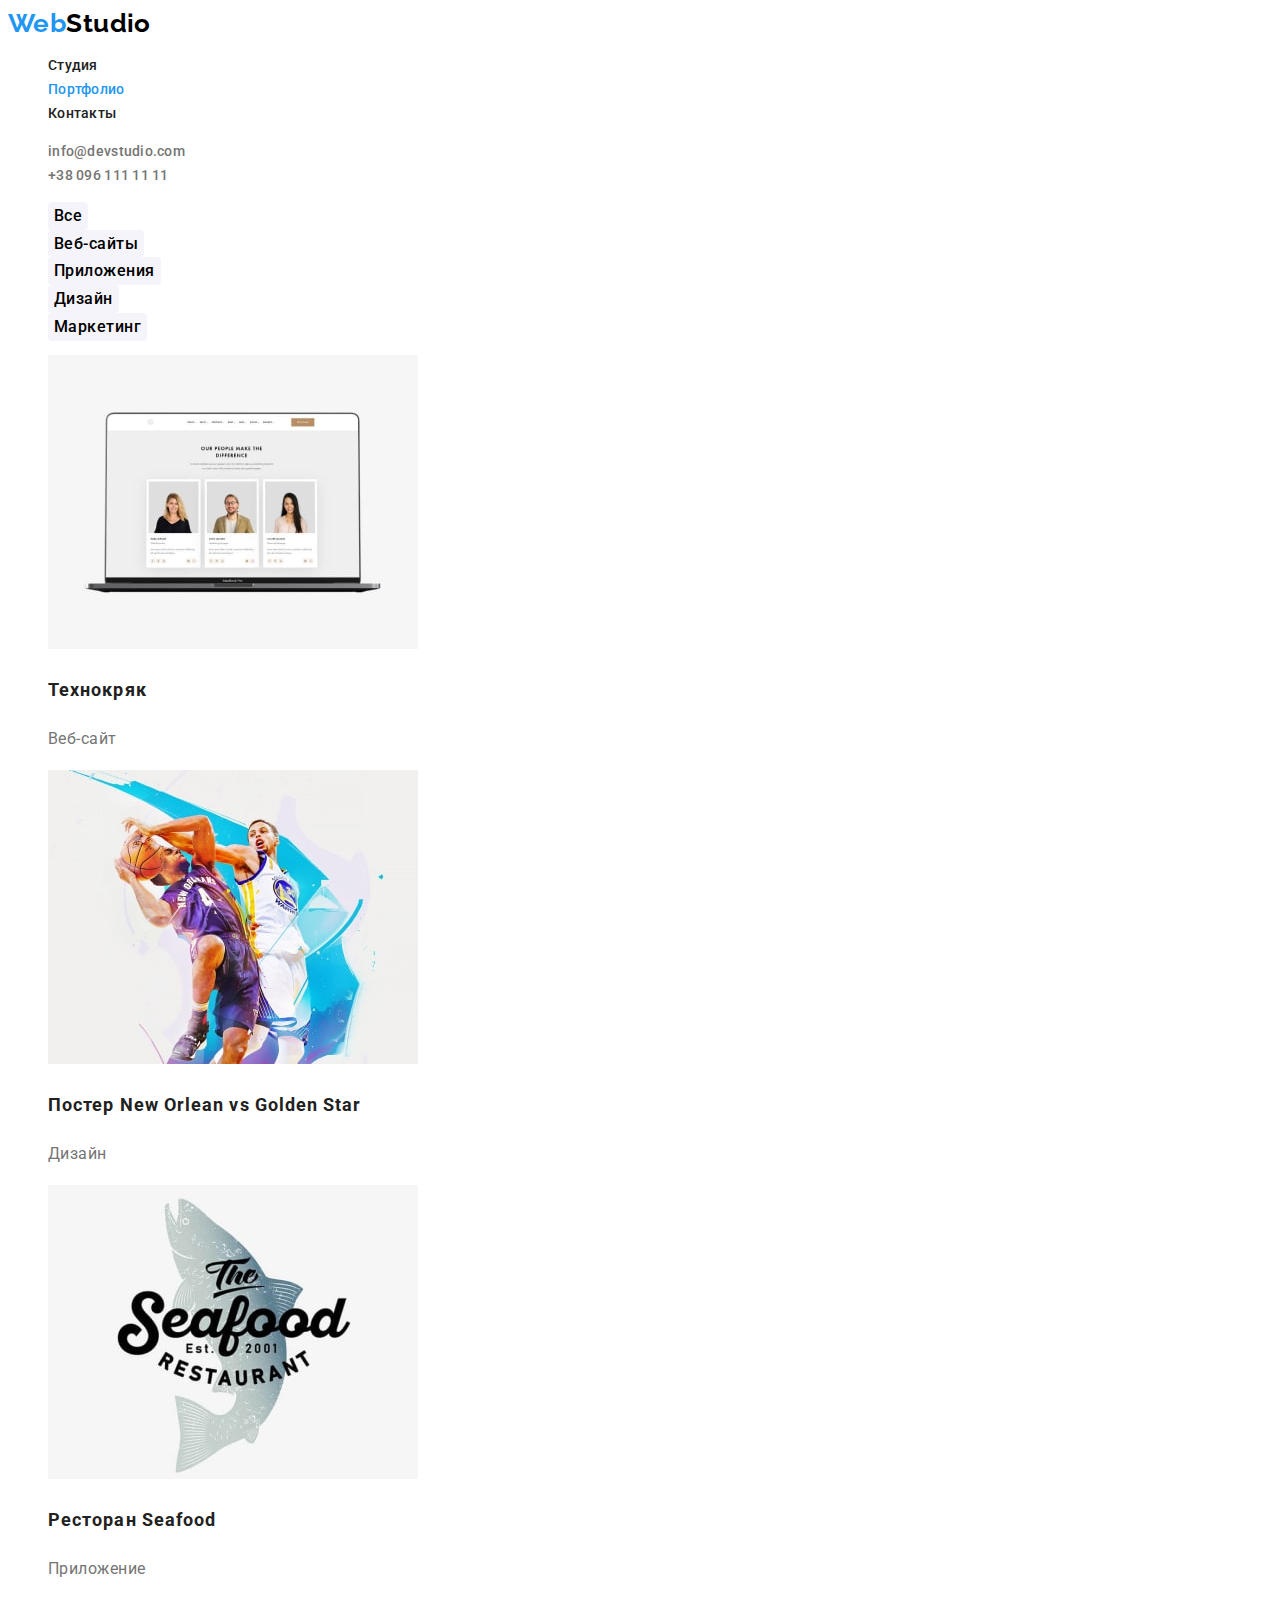
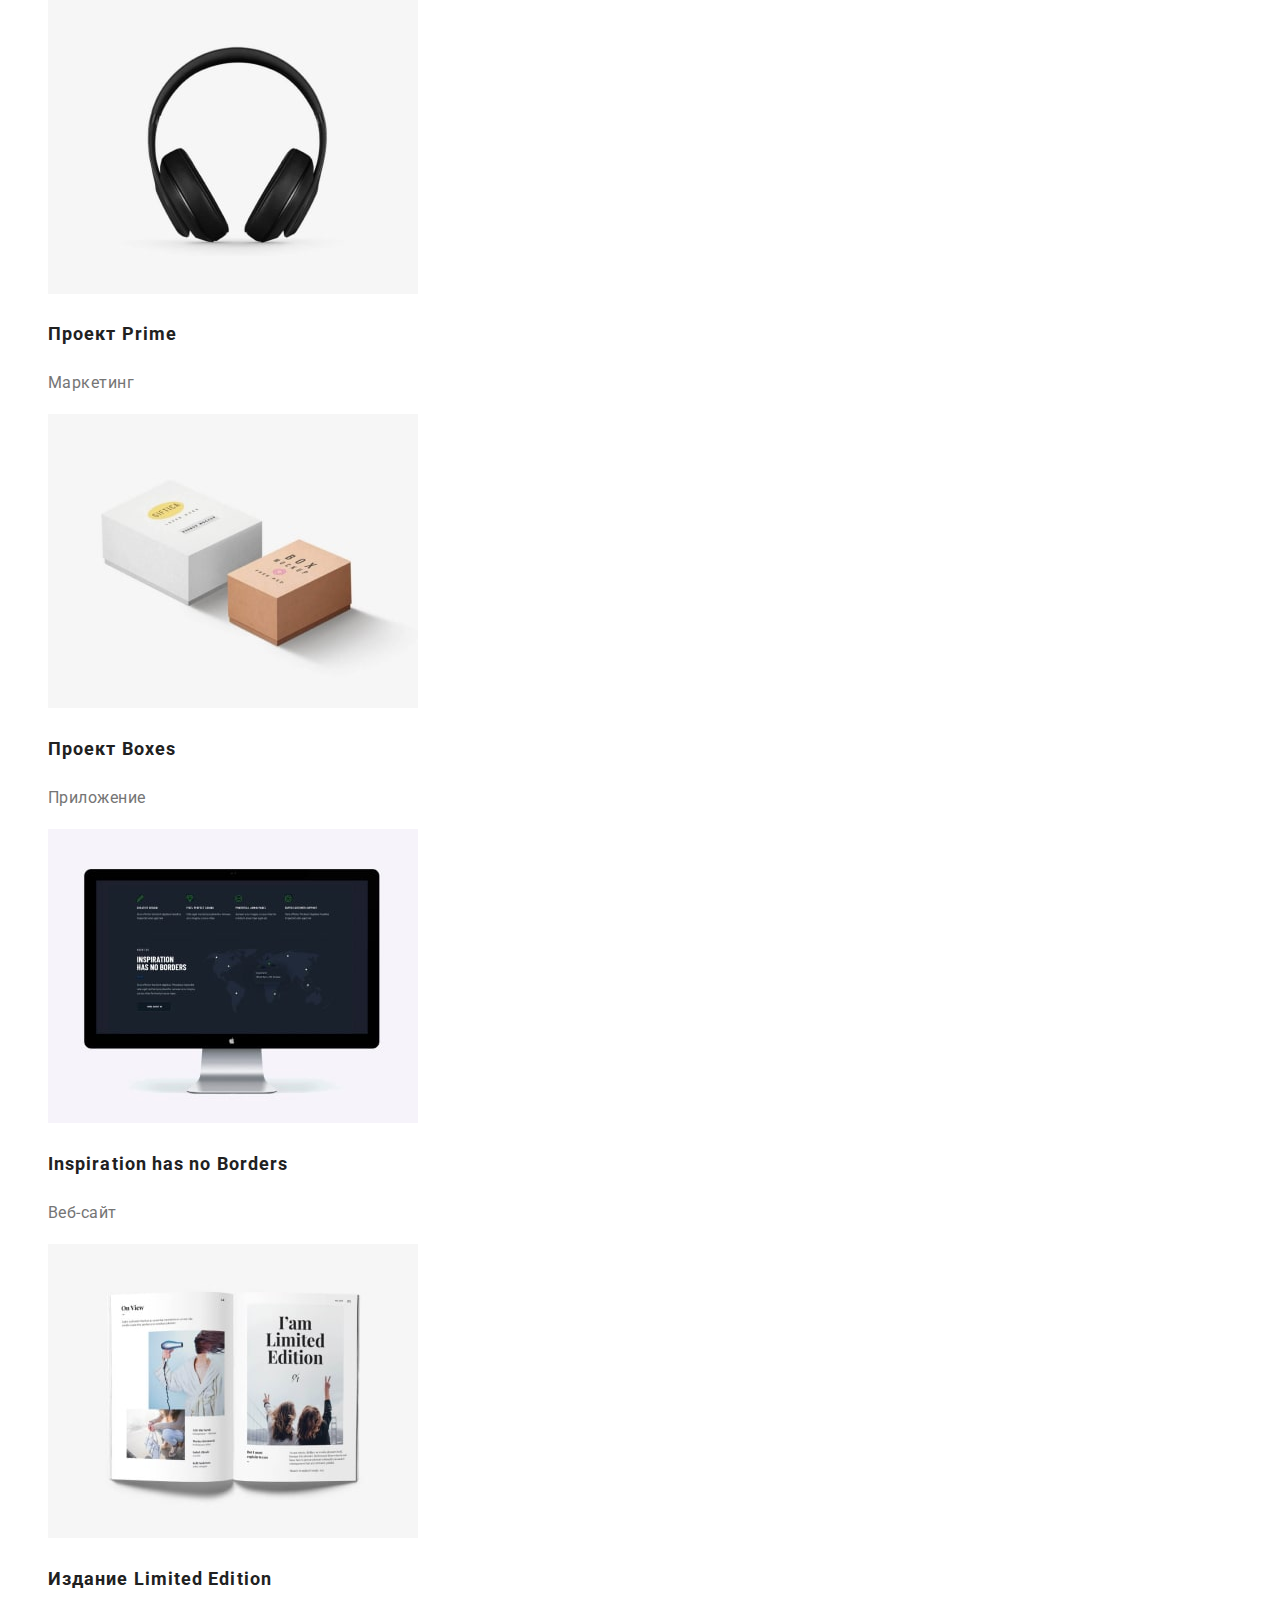
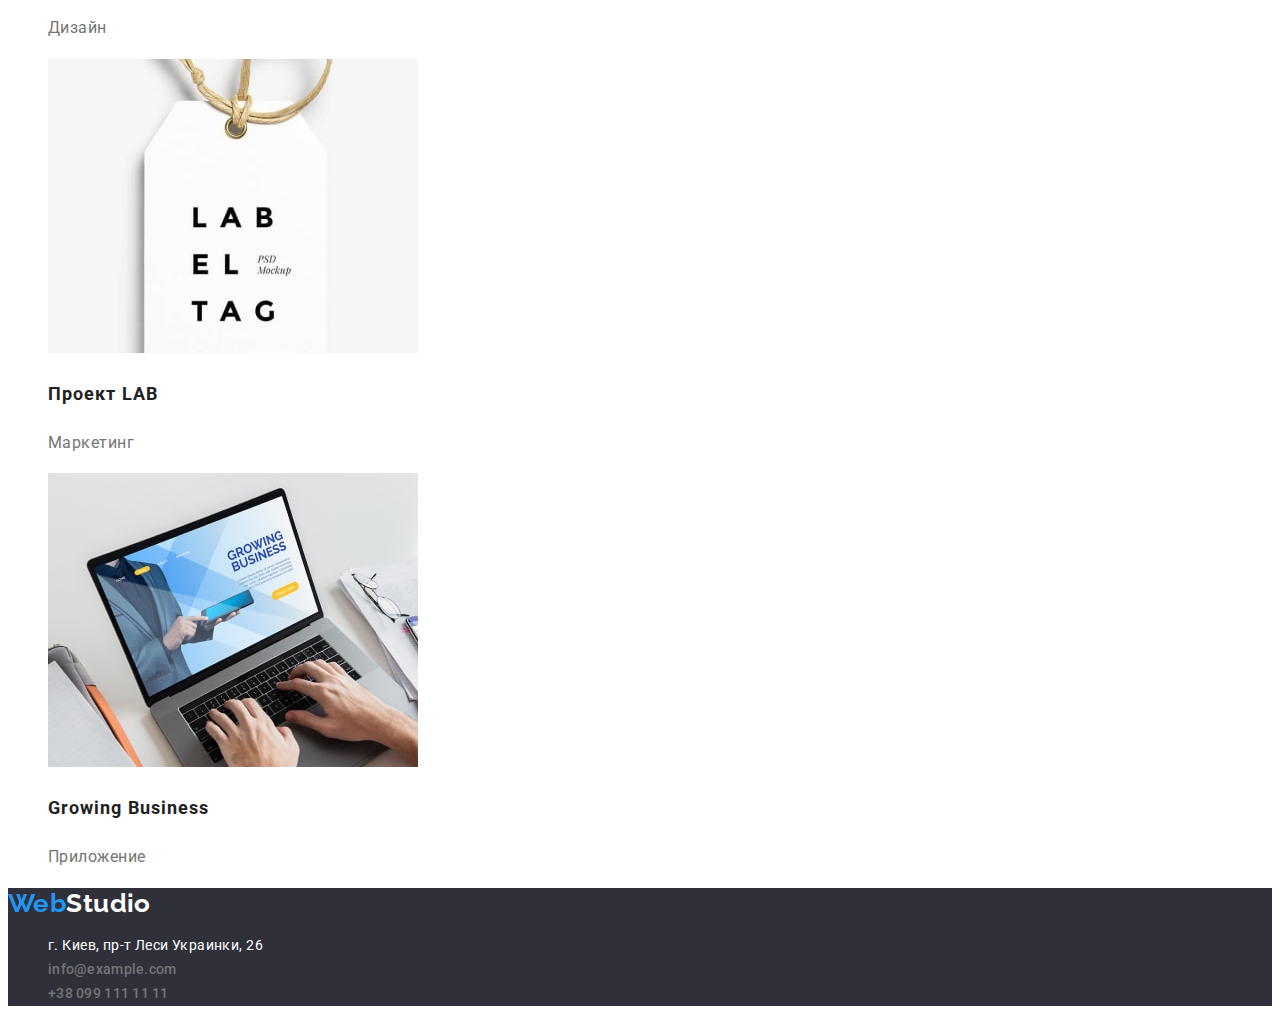
==== portfolio.html @ 19404e9b "создал, клонировал" ====
<!DOCTYPE html>
<html lang="ru">

<head>
    <meta charset="UTF-8">
    <meta name="viewport" content="width=device-width,initial-scale=1.0">
    <title>Порфолио</title>
    <link rel="preconnect" href="https://fonts.googleapis.com">
    <link rel="preconnect" href="https://fonts.gstatic.com" crossorigin>
    <link href="https://fonts.googleapis.com/css2?family=Raleway:wght@700&family=Roboto:wght@400;500;700;900&display=swap"
        rel="stylesheet">
    <link rel="stylesheet" href="./css/styles.css">
</head>

<body>
    <!-- Верхняя линия -->
    <header class="link">
        <nav>
            <a class="logo link" href="index.html" lang="en"> <span class="webstudio"> Web</span>Studio </a>
            <ul class="list">
                <li>
                    <a class="nav  link" href="index.html">Студия</a>
                </li>
                <li>
                    <a class="nav link current" href="./portfolio.html">Портфолио</a>
                </li>
                <li>
                    <a class="nav link" href="">Контакты</a>
                </li>
            </ul>
        </nav>
    
        <ul class="info list">
            <li>
                <a class="info-title link" href="mailto:info@devstudio.com">info@devstudio.com</a>
            </li>
            <li>
                <a class="info-title link" href="tel:+380961111111">+38 096 111 11 11</a>
            </li>
        </ul>
    
    </header>
<main>
    <!-- Портфолио -->
    <section>
        <h1 hidden>Проекты</h1>
        <!-- Фильтры -->
        <ul class="list filters">
            <li class=""><button class="filters-button" type="button">Все</button></li>
            <li class=""><button class="filters-button" type="button">Веб-сайты</button></li>
            <li class=""><button class="filters-button" type="button">Приложения</button></li>
            <li class=""><button class="filters-button" type="button">Дизайн</button></li>
            <li class=""><button class="filters-button" type="button">Маркетинг</button></li>
        </ul>
       
     <!-- Проекты -->

     <ul class="list project ">
         <li class="">
            <a class="link" href=""><img src="./images/project1.jpg" alt="Ноутбук" width="370" height="294"> 
            <h2 class="project-title">Технокряк</h2>
            <p class="project-text">Веб-сайт</p>
            </a>
         </li>
        <li class="">
            <a class="link" href=""><img src="./images/project2.jpg" alt="Два баскетболиста" width="370" height="294">
            <h2 class="project-title">Постер New Orlean vs Golden Star</h2>
            <p class="project-text">Дизайн</p>
            </a>
        </li>
        <li class="">
            <a class="link" href=""><img src="./images/project3.jpg" alt="Силуэт рыбы" width="370" height="294">
            <h2 class="project-title">Ресторан Seafood</h2>
            <p class="project-text">Приложение</p>
            </a>
        </li>
        <li class="">
            <a class="link" href=""><img src="./images/project4.jpg" alt="Наушники" width="370" height="294">
            <h2 class="project-title">Проект Prime</h2>
            <p class="project-text">Маркетинг</p>
            </a>
        </li>
        <li class="">
            <a class="link" href=""><img src="./images/project5.jpg" alt="Две коробки" width="370" height="294">
            <h2 class="project-title">Проект Boxes</h2>
            <p class="project-text">Приложение</p>
            </a>
        </li>
        <li class="">
            <a class="link" href=""><img src="./images/project6.jpg" alt="Ноутбук" width="370" height="294">
            <h2 class="project-title">Inspiration has no Borders</h2>
            <p class="project-text">Веб-сайт</p>
            </a>
        </li>
        <li class="">
            <a class="link" href=""><img src="./images/project7.jpg" alt="Розгорнутая книга" width="370" height="294">
            <h2 class="project-title">Издание Limited Edition</h2>
            <p class="project-text">Дизайн</p>
            </a>
        </li>
        <li class="">
            <a class="link" href=""><img src="./images/project8.jpg" alt="Лейба" width="370" height="294">
            <h2 class="project-title">Проект LAB</h2>
            <p class="project-text">Маркетинг</p>
            </a>
        </li>
        <li class="">
            <a class="link" href=""><img src="./images/project9.jpg" alt="Поиск сайта" width="370" height="294">
            <h2 class="project-title">Growing Business</h2>
            <p class="project-text">Приложение</p>
            </a>
        </li>
       
     </ul>
    </section>
</main>
    <!-- Футер -->
    <footer class="footer">
        <a class="logo link" href="index.html" lang="en"> <span class="webstudio">Web</span><span class="web">Studio</span>
        </a>
        <address class="">
            <ul class="list">
                <li class="">
                    <a class="link map" href="https://goo.gl/maps/CdvJLRiEL6Q8Smko8" target="_blank"
                        rel="noreferrer noopener">г. Киев, пр-т Леси Украинки, 26</a>
                </li>
                <li class="">
                    <a class="info-title link" href="mailto:info@example.com"> info@example.com </a>
                </li>
                <li class="">
                    <a class="info-title link" href="tel:+380991111111"> +38 099 111 11 11</a>
                </li>
            </ul>
        </address>
    </footer>
</body>

</html>
---- css/styles.css ----
:root {
  --primary-white-color: #ffffff;
  --hero-background: #2f303a;
  --title-text-color: #000000;
  --primary-text-color: #757575;
  --accent-color: #2196f3;
  --link-text-color: #212121;
  --hover-text-color: #188ce8;
  --filters-background: #f5f4fa;
}

body {
  font-family: Roboto, sans-serif;
  background: var(--primary-white-color);
  letter-spacing: 0.03em;
  font-size: 14px;
  line-height: 1.71;
}

.link {
  text-decoration: none;
}
.list {
  list-style: none;
}

/* Верхняя линия */
.logo {
  font-family: Raleway, sans-serif;
  font-weight: 700;
  font-size: 26px;
  line-height: 1.19;
  color: #000000;
}

.nav {
  font-weight: 500;
  font-size: 14px;
  line-height: 1.14;
  letter-spacing: 0.02em;
  color: var(--link-text-color);
}
.current {
  color: var(--accent-color);
}
.webstudio {
  color: var(--accent-color);
}
.nav:hover,
.nav:focus {
  color: var(--accent-color);
}
.info-title {
  font-style: normal;
  font-weight: 500;
  font-size: 14px;
  line-height: 1.14;
  letter-spacing: 0.02em;
  color: var(--primary-text-color);
}
.info-title:hover,
.info-title:focus {
  color: var(--accent-color);
}
/* Герои */
.hero {
  background-color: var(--hero-background);
}
.hero-title {
  font-weight: 900;
  font-size: 44px;
  line-height: 1.36;
  text-align: center;
  letter-spacing: 0.06em;
  text-transform: uppercase;
  color: var(--primary-white-color);
}
.button:hover {
  background: var(--hover-text-color);
  box-shadow: 0px 4px 4px rgba(0, 0, 0, 0.15);
  border-radius: 4px;
}
.button {
  font-family: inherit;
  font-weight: 700;
  font-size: 16px;
  line-height: 1.87;
  letter-spacing: 0.06em;
  color: #ffffff;
  background: var(--accent-color);
  box-shadow: 0px 4px 4px rgba(0, 0, 0, 0.15);
  border-radius: 4px;
  border: none;
  cursor: pointer;
}

/* Особенности */
.feature-title {
  font-weight: 700;
  font-size: 14px;
  line-height: 1.14;
  letter-spacing: 0.03em;
  text-transform: uppercase;
  color: var(--link-text-color);
}
.feature-text {
  font-size: 14px;
  line-height: 1.71;
  letter-spacing: 0.03em;
  color: var(--primary-text-color);
}
/*  Чем мы занимаемся  */
.works {
  font-weight: 700;
  font-size: 36px;
  line-height: 1.17;
  text-align: center;
  letter-spacing: 0.03em;
  color: var(--link-text-color);
}
/* Наша команда */
.sectio-team {
  background-color: var(--filters-background);
}
.team {
  font-weight: 700;
  font-size: 36px;
  line-height: 1.17;
  text-align: center;
  letter-spacing: 0.03em;
  color: var(--link-text-color);
}
.team-title {
  font-weight: 500;
  font-size: 16px;
  line-height: 1.19;
  text-align: center;
  letter-spacing: 0.03em;
  color: var(--link-text-color);
}
.team-text {
  font-size: 16px;
  line-height: 1.19;
  text-align: center;
  letter-spacing: 0.03em;
  color: var(--primary-text-color);
}
/* ---------------Футер ------------- */
.footer {
  background-color: var(--hero-background);
}
.web {
  color: var(--primary-white-color);
}
.map {
  font-style: normal;
  font-size: 14px;
  line-height: 1.71;
  letter-spacing: 0.03em;
  color: var(--primary-white-color);
}
.map:hover,
.map:focus {
  color: var(--accent-color);
}

/* ----------------------------Портфоли ------------------ */
.filters-button {
  font-family: inherit;
  font-weight: 500;
  font-size: 16px;
  line-height: 1.62;
  letter-spacing: 0.03em;
  background: var(--filters-background);
  border-radius: 4px;
  border: none;
  cursor: pointer;
}
.filters-button:hover,
.filters-button:focus {
  background: var(--accent-color);
  color: var(--primary-white-color);
  box-shadow: 0px 3px 1px rgba(0, 0, 0, 0.1), 0px 1px 2px rgba(0, 0, 0, 0.08),
    0px 2px 2px rgba(0, 0, 0, 0.12);
  border-radius: 4px;
}
.project-title {
  font-weight: 700;
  font-size: 18px;
  line-height: 2;
  letter-spacing: 0.06em;
  color: var(--link-text-color);
}

.project-text {
  font-size: 16px;
  line-height: 1.87;
  letter-spacing: 0.03em;
  color: var(--primary-text-color);
}
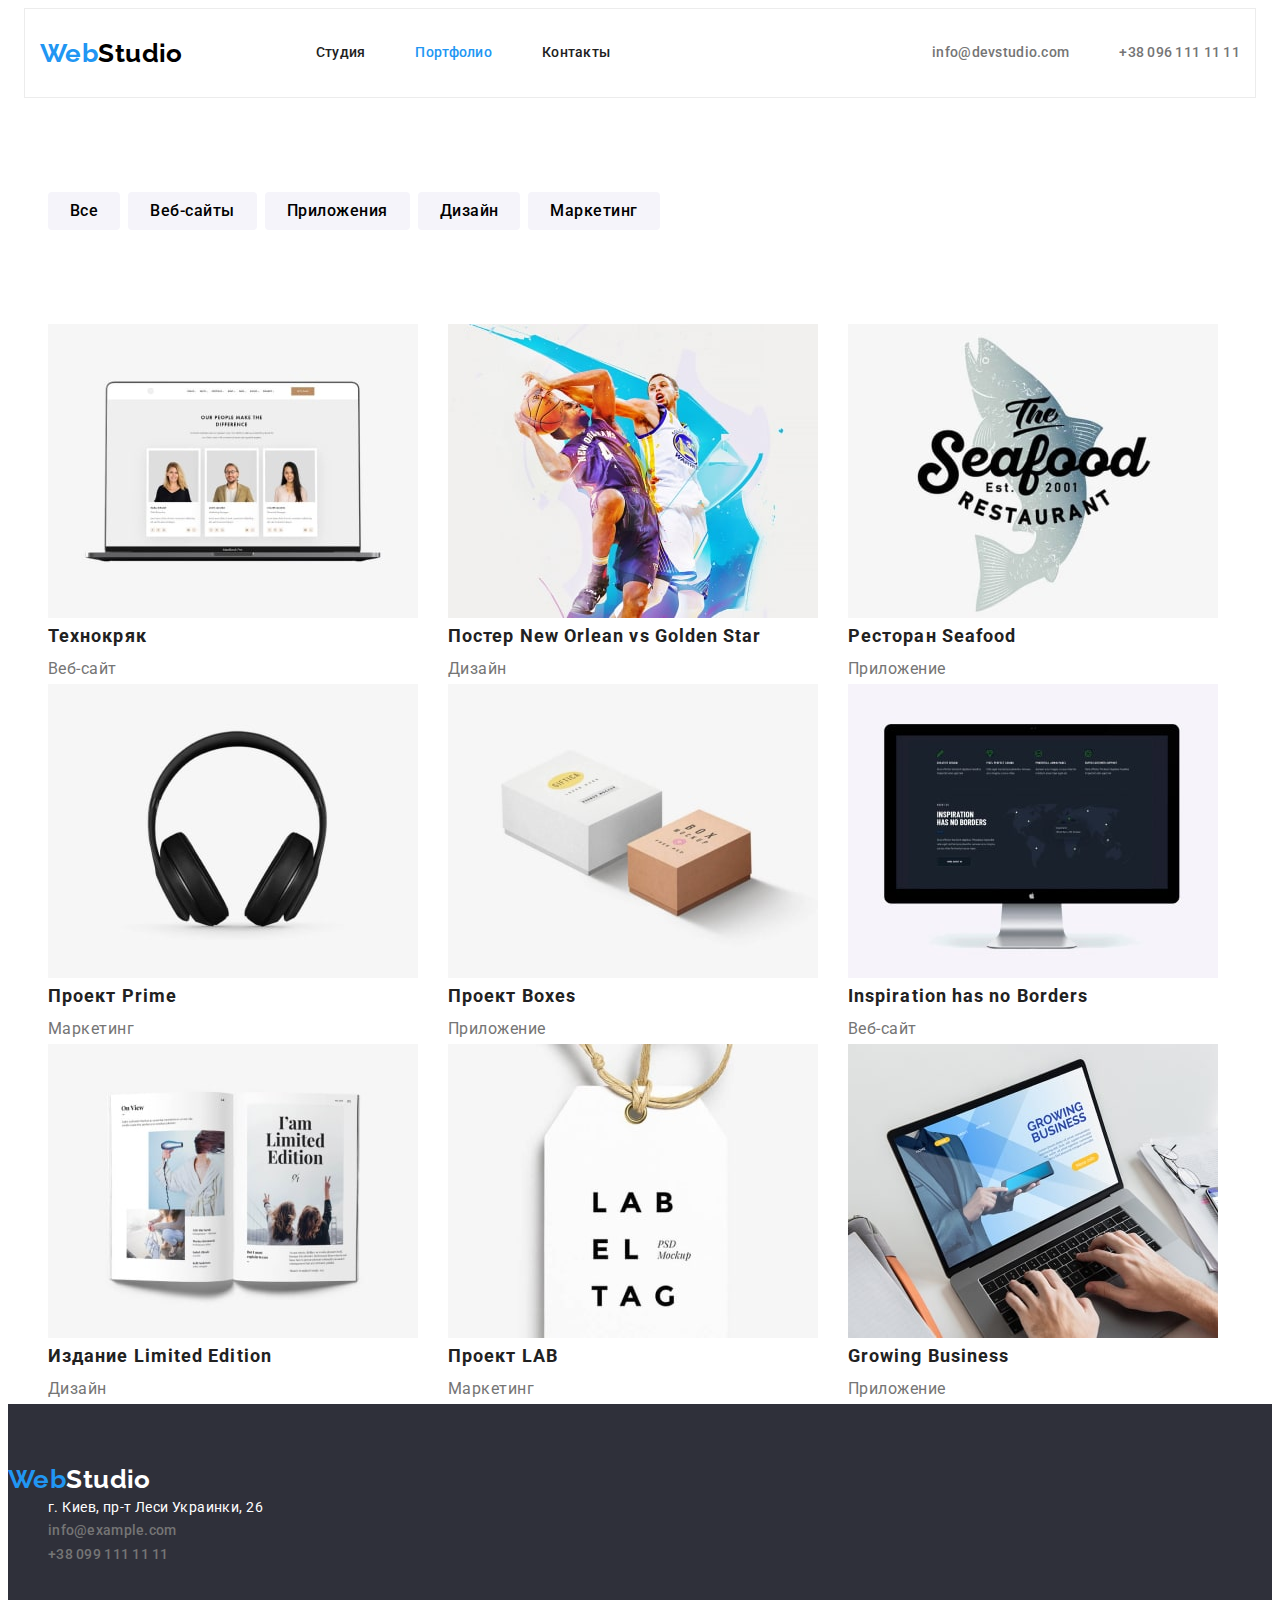
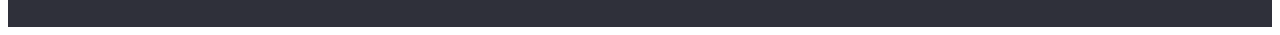
==== commit a208288b: "портфолио" ====
--- a/portfolio.html
+++ b/portfolio.html
@@ -9,109 +9,117 @@
     <link rel="preconnect" href="https://fonts.gstatic.com" crossorigin>
     <link href="https://fonts.googleapis.com/css2?family=Raleway:wght@700&family=Roboto:wght@400;500;700;900&display=swap"
         rel="stylesheet">
+        <link rel="stylesheet" href="https://cdnjs.cloudflare.com/ajax/libs/modern-normalize/1.1.0/modern-normalize.min.css"
+            integrity="sha512-wpPYUAdjBVSE4KJnH1VR1HeZfpl1ub8YT/NKx4PuQ5NmX2tKuGu6U/JRp5y+Y8XG2tV+wKQpNHVUX03MfMFn9Q=="
+            crossorigin="anonymous" referrerpolicy="no-referrer" />
     <link rel="stylesheet" href="./css/styles.css">
 </head>
 
 <body>
     <!-- Верхняя линия -->
     <header class="link">
-        <nav>
-            <a class="logo link" href="index.html" lang="en"> <span class="webstudio"> Web</span>Studio </a>
-            <ul class="list">
-                <li>
-                    <a class="nav  link" href="index.html">Студия</a>
-                </li>
-                <li>
-                    <a class="nav link current" href="./portfolio.html">Портфолио</a>
-                </li>
-                <li>
-                    <a class="nav link" href="">Контакты</a>
-                </li>
-            </ul>
-        </nav>
+        <div class="container header-container">
+            <nav class="header-nav">
+                <a class="logo link" href="index.html" lang="en"> <span class="webstudio"> Web</span>Studio </a>
+                <ul class="header-list list ">
+                    <li class="header-item">
+                        <a class="nav link " href="index.html">Студия</a>
+                    </li>
+                    <li class="header-item">
+                        <a class="nav link current" href="portfolio.html">Портфолио</a>
+                    </li>
+                    <li class="header-item">
+                        <a class="nav link" href="">Контакты</a>
+                    </li>
+                </ul>
+            </nav>
     
-        <ul class="info list">
-            <li>
-                <a class="info-title link" href="mailto:info@devstudio.com">info@devstudio.com</a>
-            </li>
-            <li>
-                <a class="info-title link" href="tel:+380961111111">+38 096 111 11 11</a>
-            </li>
-        </ul>
-    
+            <div class="header-contact">
+                <ul class="header-list list">
+                    <li class="header-item">
+                        <a class="info-title link" href="mailto:info@devstudio.com">info@devstudio.com</a>
+                    </li>
+                    <li class="header-item">
+                        <a class="info-title link" href="tel:+380961111111">+38 096 111 11 11</a>
+                    </li>
+                </ul>
+            </div>
+        </div>
     </header>
 <main>
     <!-- Портфолио -->
-    <section>
-        <h1 hidden>Проекты</h1>
-        <!-- Фильтры -->
-        <ul class="list filters">
-            <li class=""><button class="filters-button" type="button">Все</button></li>
-            <li class=""><button class="filters-button" type="button">Веб-сайты</button></li>
-            <li class=""><button class="filters-button" type="button">Приложения</button></li>
-            <li class=""><button class="filters-button" type="button">Дизайн</button></li>
-            <li class=""><button class="filters-button" type="button">Маркетинг</button></li>
+    <section class="portfolio">
+        <div class="containe">
+            <h1 hidden>Проекты</h1>
+            <!-- Фильтры -->
+            <ul class="list filters">
+                <li class="filters-item"><button class="filters-button" type="button">Все</button></li>
+                <li class="filters-item"><button class="filters-button" type="button">Веб-сайты</button></li>
+                <li class="filters-item"><button class="filters-button" type="button">Приложения</button></li>
+                <li class="filters-item"><button class="filters-button" type="button">Дизайн</button></li>
+                <li class="filters-item"><button class="filters-button" type="button">Маркетинг</button></li>
+            </ul>
+        </div>
+        <!-- Проекты -->
+        <div class="containe">
+        <ul class="list project">
+            <li class="project-item">
+                <a class="link" href=""><img src="./images/project1.jpg" alt="Ноутбук" width="370" height="294"> 
+                <h2 class="project-title">Технокряк</h2>
+                <p class="project-text">Веб-сайт</p>
+                </a>
+            </li>
+            <li class="project-item">
+                <a class="link" href=""><img src="./images/project2.jpg" alt="Два баскетболиста" width="370" height="294">
+                <h2 class="project-title">Постер New Orlean vs Golden Star</h2>
+                <p class="project-text">Дизайн</p>
+                </a>
+            </li>
+            <li class="project-item">
+                <a class="link" href=""><img src="./images/project3.jpg" alt="Силуэт рыбы" width="370" height="294">
+                <h2 class="project-title">Ресторан Seafood</h2>
+                <p class="project-text">Приложение</p>
+                </a>
+            </li>
+            <li class="project-item">
+                <a class="link" href=""><img src="./images/project4.jpg" alt="Наушники" width="370" height="294">
+                <h2 class="project-title">Проект Prime</h2>
+                <p class="project-text">Маркетинг</p>
+                </a>
+            </li>
+            <li class="project-item">
+                <a class="link" href=""><img src="./images/project5.jpg" alt="Две коробки" width="370" height="294">
+                <h2 class="project-title">Проект Boxes</h2>
+                <p class="project-text">Приложение</p>
+                </a>
+            </li>
+            <li class="project-item">
+                <a class="link" href=""><img src="./images/project6.jpg" alt="Ноутбук" width="370" height="294">
+                <h2 class="project-title">Inspiration has no Borders</h2>
+                <p class="project-text">Веб-сайт</p>
+                </a>
+            </li>
+            <li class="project-item">
+                <a class="link" href=""><img src="./images/project7.jpg" alt="Розгорнутая книга" width="370" height="294">
+                <h2 class="project-title">Издание Limited Edition</h2>
+                <p class="project-text">Дизайн</p>
+                </a>
+            </li>
+            <li class="project-item">
+                <a class="link" href=""><img src="./images/project8.jpg" alt="Лейба" width="370" height="294">
+                <h2 class="project-title">Проект LAB</h2>
+                <p class="project-text">Маркетинг</p>
+                </a>
+            </li>
+            <li class="project-item">
+                <a class="link" href=""><img src="./images/project9.jpg" alt="Поиск сайта" width="370" height="294">
+                <h2 class="project-title">Growing Business</h2>
+                <p class="project-text">Приложение</p>
+                </a>
+            </li>
+        
         </ul>
-       
-     <!-- Проекты -->
-
-     <ul class="list project ">
-         <li class="">
-            <a class="link" href=""><img src="./images/project1.jpg" alt="Ноутбук" width="370" height="294"> 
-            <h2 class="project-title">Технокряк</h2>
-            <p class="project-text">Веб-сайт</p>
-            </a>
-         </li>
-        <li class="">
-            <a class="link" href=""><img src="./images/project2.jpg" alt="Два баскетболиста" width="370" height="294">
-            <h2 class="project-title">Постер New Orlean vs Golden Star</h2>
-            <p class="project-text">Дизайн</p>
-            </a>
-        </li>
-        <li class="">
-            <a class="link" href=""><img src="./images/project3.jpg" alt="Силуэт рыбы" width="370" height="294">
-            <h2 class="project-title">Ресторан Seafood</h2>
-            <p class="project-text">Приложение</p>
-            </a>
-        </li>
-        <li class="">
-            <a class="link" href=""><img src="./images/project4.jpg" alt="Наушники" width="370" height="294">
-            <h2 class="project-title">Проект Prime</h2>
-            <p class="project-text">Маркетинг</p>
-            </a>
-        </li>
-        <li class="">
-            <a class="link" href=""><img src="./images/project5.jpg" alt="Две коробки" width="370" height="294">
-            <h2 class="project-title">Проект Boxes</h2>
-            <p class="project-text">Приложение</p>
-            </a>
-        </li>
-        <li class="">
-            <a class="link" href=""><img src="./images/project6.jpg" alt="Ноутбук" width="370" height="294">
-            <h2 class="project-title">Inspiration has no Borders</h2>
-            <p class="project-text">Веб-сайт</p>
-            </a>
-        </li>
-        <li class="">
-            <a class="link" href=""><img src="./images/project7.jpg" alt="Розгорнутая книга" width="370" height="294">
-            <h2 class="project-title">Издание Limited Edition</h2>
-            <p class="project-text">Дизайн</p>
-            </a>
-        </li>
-        <li class="">
-            <a class="link" href=""><img src="./images/project8.jpg" alt="Лейба" width="370" height="294">
-            <h2 class="project-title">Проект LAB</h2>
-            <p class="project-text">Маркетинг</p>
-            </a>
-        </li>
-        <li class="">
-            <a class="link" href=""><img src="./images/project9.jpg" alt="Поиск сайта" width="370" height="294">
-            <h2 class="project-title">Growing Business</h2>
-            <p class="project-text">Приложение</p>
-            </a>
-        </li>
-       
-     </ul>
+    </div>
     </section>
 </main>
     <!-- Футер -->
--- a/css/styles.css
+++ b/css/styles.css
@@ -9,6 +9,24 @@
   --filters-background: #f5f4fa;
 }
 
+p,
+h1,
+h2,
+h3,
+h4,
+h5,
+h6 {
+  margin: 0;
+}
+ul {
+  margin: 0;
+}
+img {
+  display: block;
+  max-width: 100%;
+  height: auto;
+}
+
 body {
   font-family: Roboto, sans-serif;
   background: var(--primary-white-color);
@@ -23,8 +41,25 @@
 .list {
   list-style: none;
 }
+.visually-hidden {
+  position: absolute;
+  width: 1px;
+  height: 1px;
+  margin: -1px;
+  padding: 0;
+  overflow: hidden;
+  border: 0;
+  clip: rect(0 0 0 0);
+}
+.container {
+  width: 1200px;
+  margin: auto;
+  padding-left: 15px;
+  padding-right: 15px;
+}
 
 /* Верхняя линия */
+
 .logo {
   font-family: Raleway, sans-serif;
   font-weight: 700;
@@ -39,6 +74,37 @@
   line-height: 1.14;
   letter-spacing: 0.02em;
   color: var(--link-text-color);
+}
+.header-container {
+  display: flex;
+  align-items: center;
+  border: 1px solid #ececec;
+}
+.header-nav {
+  display: flex;
+  align-items: center;
+}
+.header-list {
+  display: flex;
+}
+.header-item:not(:last-child) {
+  margin-right: 50px;
+}
+.header-item {
+  margin-top: 32px;
+  margin-bottom: 32px;
+}
+.nav {
+  padding-top: 32px;
+  padding-bottom: 32px;
+}
+.logo {
+  margin-right: 93px;
+}
+.header-contact {
+  display: flex;
+  align-items: center;
+  margin-left: auto;
 }
 .current {
   color: var(--accent-color);
@@ -74,7 +140,9 @@
   letter-spacing: 0.06em;
   text-transform: uppercase;
   color: var(--primary-white-color);
-}
+  outline: 1;
+}
+
 .button:hover {
   background: var(--hover-text-color);
   box-shadow: 0px 4px 4px rgba(0, 0, 0, 0.15);
@@ -86,6 +154,7 @@
   font-size: 16px;
   line-height: 1.87;
   letter-spacing: 0.06em;
+
   color: #ffffff;
   background: var(--accent-color);
   box-shadow: 0px 4px 4px rgba(0, 0, 0, 0.15);
@@ -93,6 +162,28 @@
   border: none;
   cursor: pointer;
 }
+.hero {
+  padding-top: 200px;
+  padding-bottom: 280px;
+}
+.hero-container {
+  display: block;
+}
+.hero-title {
+  align-items: center;
+  margin: auto;
+  width: 696px;
+  margin-bottom: 30px;
+}
+
+.hero-button {
+  display: block;
+  margin: auto;
+  padding-top: 10px;
+  padding-bottom: 10px;
+  padding-right: 32px;
+  padding-left: 32px;
+}
 
 /* Особенности */
 .feature-title {
@@ -109,6 +200,23 @@
   letter-spacing: 0.03em;
   color: var(--primary-text-color);
 }
+.feature {
+  padding-top: 94px;
+}
+.feature-items {
+  display: flex;
+}
+.feature-item:not(:last-child) {
+  margin-right: 30px;
+}
+
+.feature-item {
+  height: 75px;
+}
+.feature-title {
+  margin-bottom: 10px;
+}
+
 /*  Чем мы занимаемся  */
 .works {
   font-weight: 700;
@@ -117,6 +225,18 @@
   text-align: center;
   letter-spacing: 0.03em;
   color: var(--link-text-color);
+}
+.section-works {
+  padding-top: 94px;
+}
+.works {
+  margin-bottom: 50px;
+}
+.works-items {
+  display: flex;
+}
+.works-item:not(:last-child) {
+  margin-right: 30px;
 }
 /* Наша команда */
 .sectio-team {
@@ -145,6 +265,33 @@
   letter-spacing: 0.03em;
   color: var(--primary-text-color);
 }
+.sectio-team {
+  padding-top: 94px;
+  padding-bottom: 94px;
+}
+.team {
+  margin-bottom: 50px;
+}
+.items-team {
+  display: flex;
+}
+.item-team {
+  border-radius: 0px 0px 4px 4px;
+  box-shadow: 0px 1px 3px rgba(0, 0, 0, 0.12), 0px 1px 1px rgba(0, 0, 0, 0.14),
+    0px 2px 1px rgba(0, 0, 0, 0.2);
+}
+.item-team:not(:last-child) {
+  margin-right: 30px;
+}
+.container-team {
+  padding-top: 30px;
+  padding-bottom: 30px;
+
+  background-color: var(--primary-white-color);
+}
+.team-title {
+  margin-bottom: 10px;
+}
 /* ---------------Футер ------------- */
 .footer {
   background-color: var(--hero-background);
@@ -162,6 +309,20 @@
 .map:hover,
 .map:focus {
   color: var(--accent-color);
+}
+.footer {
+  padding-top: 60px;
+  padding-bottom: 60px;
+}
+.footer-container {
+  display: block;
+}
+.footer-logo {
+  margin-left: 35px;
+}
+.address-container {
+  margin-top: 20px;
+  padding-bottom: 9px;
 }
 
 /* ----------------------------Портфоли ------------------ */
@@ -171,10 +332,11 @@
   font-size: 16px;
   line-height: 1.62;
   letter-spacing: 0.03em;
+  border: none;
+  cursor: pointer;
+
   background: var(--filters-background);
   border-radius: 4px;
-  border: none;
-  cursor: pointer;
 }
 .filters-button:hover,
 .filters-button:focus {
@@ -184,6 +346,28 @@
     0px 2px 2px rgba(0, 0, 0, 0.12);
   border-radius: 4px;
 }
+.portfolio {
+}
+.filters {
+  display: flex;
+  padding-top: 94px;
+  padding-bottom: 94px;
+}
+.filters-item {
+  align-items: center;
+  margin-right: 8px;
+}
+.filters-button {
+  box-sizing: content-box;
+  display: flex;
+  align-items: center;
+  padding-top: 6px;
+  padding-bottom: 6px;
+  padding-right: 22px;
+  padding-left: 22px;
+}
+
+/* --------------------Проекты------------ */
 .project-title {
   font-weight: 700;
   font-size: 18px;
@@ -198,3 +382,10 @@
   letter-spacing: 0.03em;
   color: var(--primary-text-color);
 }
+.project {
+  display: flex;
+  flex-wrap: wrap;
+}
+.project-item {
+  margin-right: 30px;
+}
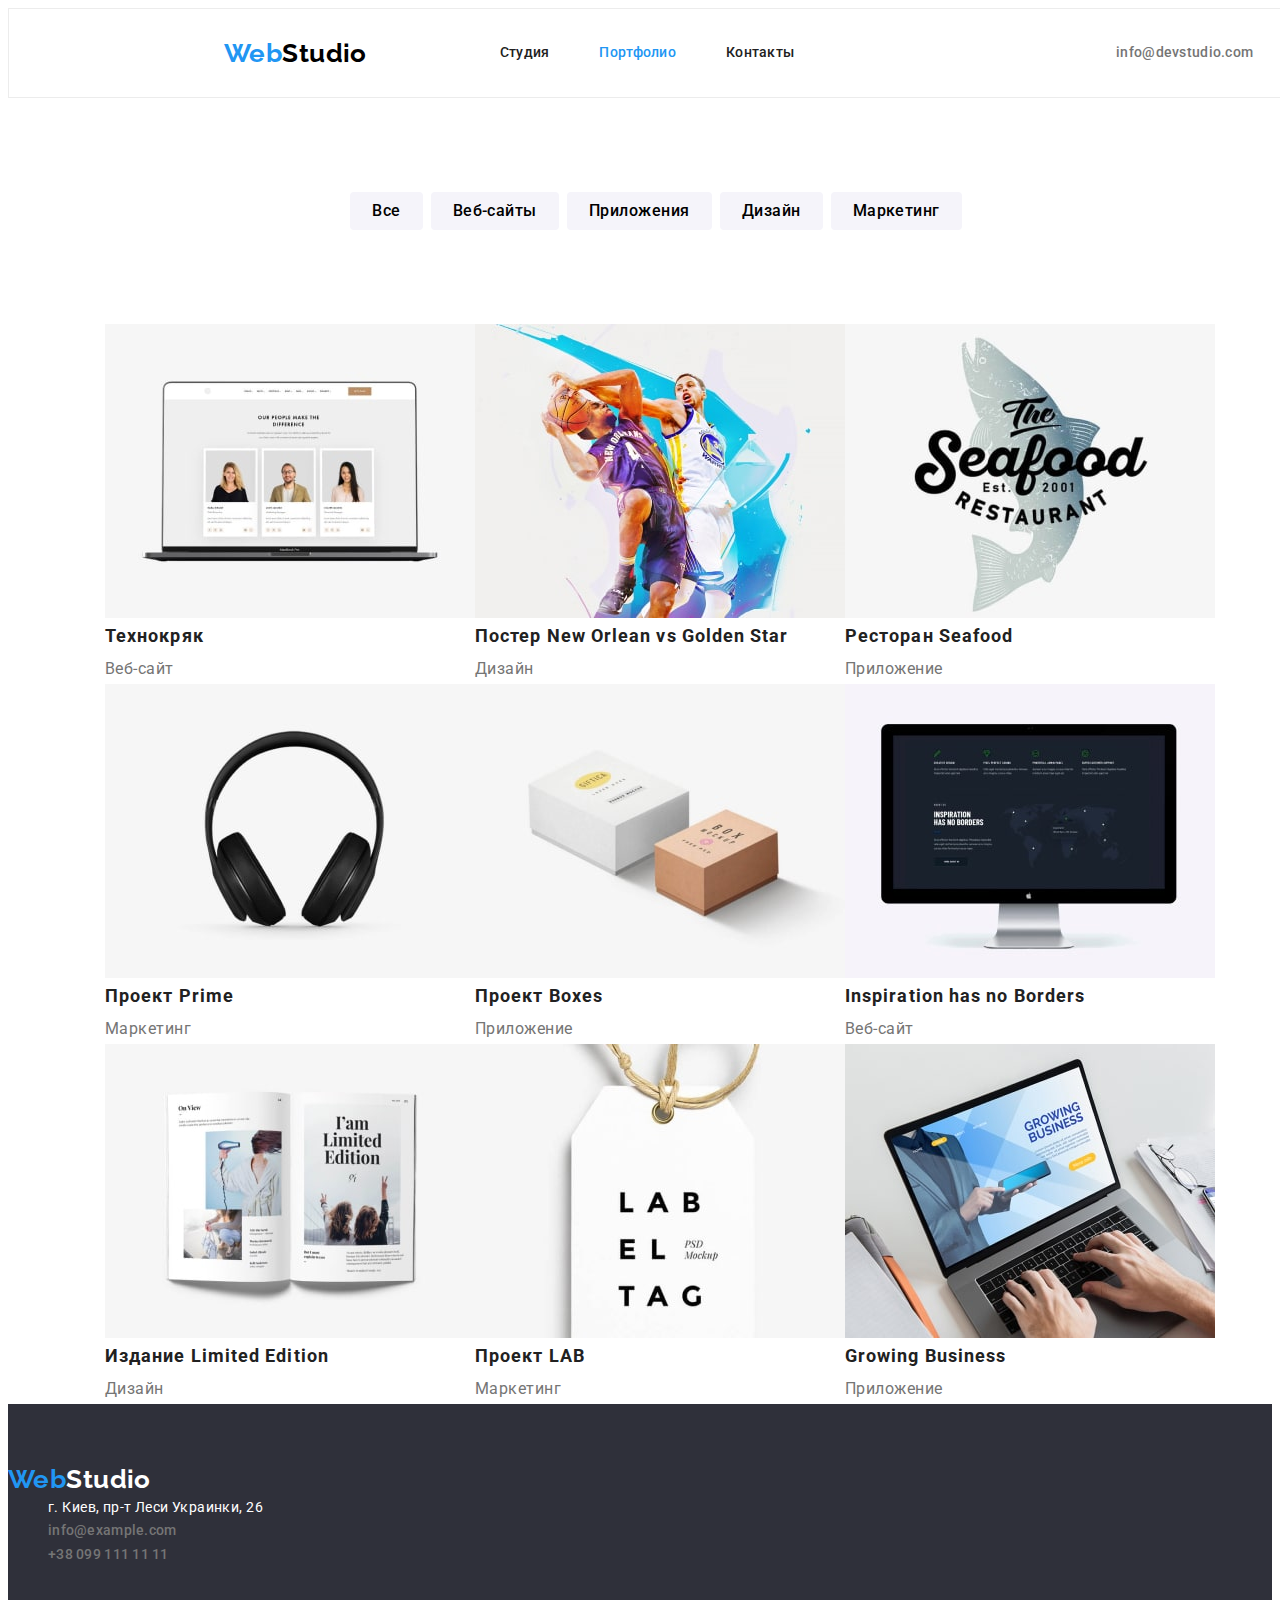
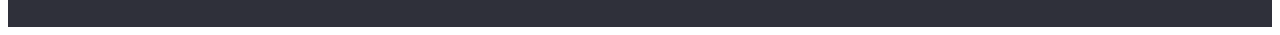
==== commit 8920fb26: "продолжаем портфолио" ====
--- a/portfolio.html
+++ b/portfolio.html
@@ -17,7 +17,7 @@
 
 <body>
     <!-- Верхняя линия -->
-    <header class="link">
+    <header class="link header-section">
         <div class="container header-container">
             <nav class="header-nav">
                 <a class="logo link" href="index.html" lang="en"> <span class="webstudio"> Web</span>Studio </a>
@@ -49,9 +49,10 @@
 <main>
     <!-- Портфолио -->
     <section class="portfolio">
-        <div class="containe">
+      <div class="containe">
             <h1 hidden>Проекты</h1>
             <!-- Фильтры -->
+            
             <ul class="list filters">
                 <li class="filters-item"><button class="filters-button" type="button">Все</button></li>
                 <li class="filters-item"><button class="filters-button" type="button">Веб-сайты</button></li>
@@ -59,9 +60,11 @@
                 <li class="filters-item"><button class="filters-button" type="button">Дизайн</button></li>
                 <li class="filters-item"><button class="filters-button" type="button">Маркетинг</button></li>
             </ul>
-        </div>
+            </div>
+            
+        
         <!-- Проекты -->
-        <div class="containe">
+        
         <ul class="list project">
             <li class="project-item">
                 <a class="link" href=""><img src="./images/project1.jpg" alt="Ноутбук" width="370" height="294"> 
@@ -70,7 +73,7 @@
                 </a>
             </li>
             <li class="project-item">
-                <a class="link" href=""><img src="./images/project2.jpg" alt="Два баскетболиста" width="370" height="294">
+                <a class="link project-link" href=""><img class="project-img" src="./images/project2.jpg" alt="Два баскетболиста" width="370" height="294">
                 <h2 class="project-title">Постер New Orlean vs Golden Star</h2>
                 <p class="project-text">Дизайн</p>
                 </a>
--- a/css/styles.css
+++ b/css/styles.css
@@ -24,7 +24,6 @@
 img {
   display: block;
   max-width: 100%;
-  height: auto;
 }
 
 body {
@@ -78,15 +77,22 @@
 .header-container {
   display: flex;
   align-items: center;
+  padding-left: 215px;
+  padding-right: 215px;
+
   border: 1px solid #ececec;
 }
 .header-nav {
   display: flex;
   align-items: center;
 }
+.logo {
+  padding-right: 93px;
+}
 .header-list {
   display: flex;
 }
+
 .header-item:not(:last-child) {
   margin-right: 50px;
 }
@@ -98,9 +104,10 @@
   padding-top: 32px;
   padding-bottom: 32px;
 }
-.logo {
-  margin-right: 93px;
-}
+/* .logo {
+  padding-right: 93px;
+  margin-left: 215px;
+} */
 .header-contact {
   display: flex;
   align-items: center;
@@ -346,20 +353,18 @@
     0px 2px 2px rgba(0, 0, 0, 0.12);
   border-radius: 4px;
 }
-.portfolio {
-}
+
 .filters {
   display: flex;
+  justify-content: center;
   padding-top: 94px;
   padding-bottom: 94px;
+  margin-left: auto;
 }
 .filters-item {
-  align-items: center;
   margin-right: 8px;
 }
 .filters-button {
-  box-sizing: content-box;
-  display: flex;
   align-items: center;
   padding-top: 6px;
   padding-bottom: 6px;
@@ -385,7 +390,20 @@
 .project {
   display: flex;
   flex-wrap: wrap;
-}
-.project-item {
-  margin-right: 30px;
-}
+  justify-content: center;
+  flex-basis: calc(100% / 3 - 30px);
+}
+/* .project-item {
+  margin-top: 15px;
+  margin-right: 15px;
+  margin-bottom: 15px;
+  margin-left: 15px;
+} */
+.project-link {
+  /* align-items: center;
+  justify-content: center; */
+}
+.project-img {
+  align-items: center;
+  justify-content: center;
+}
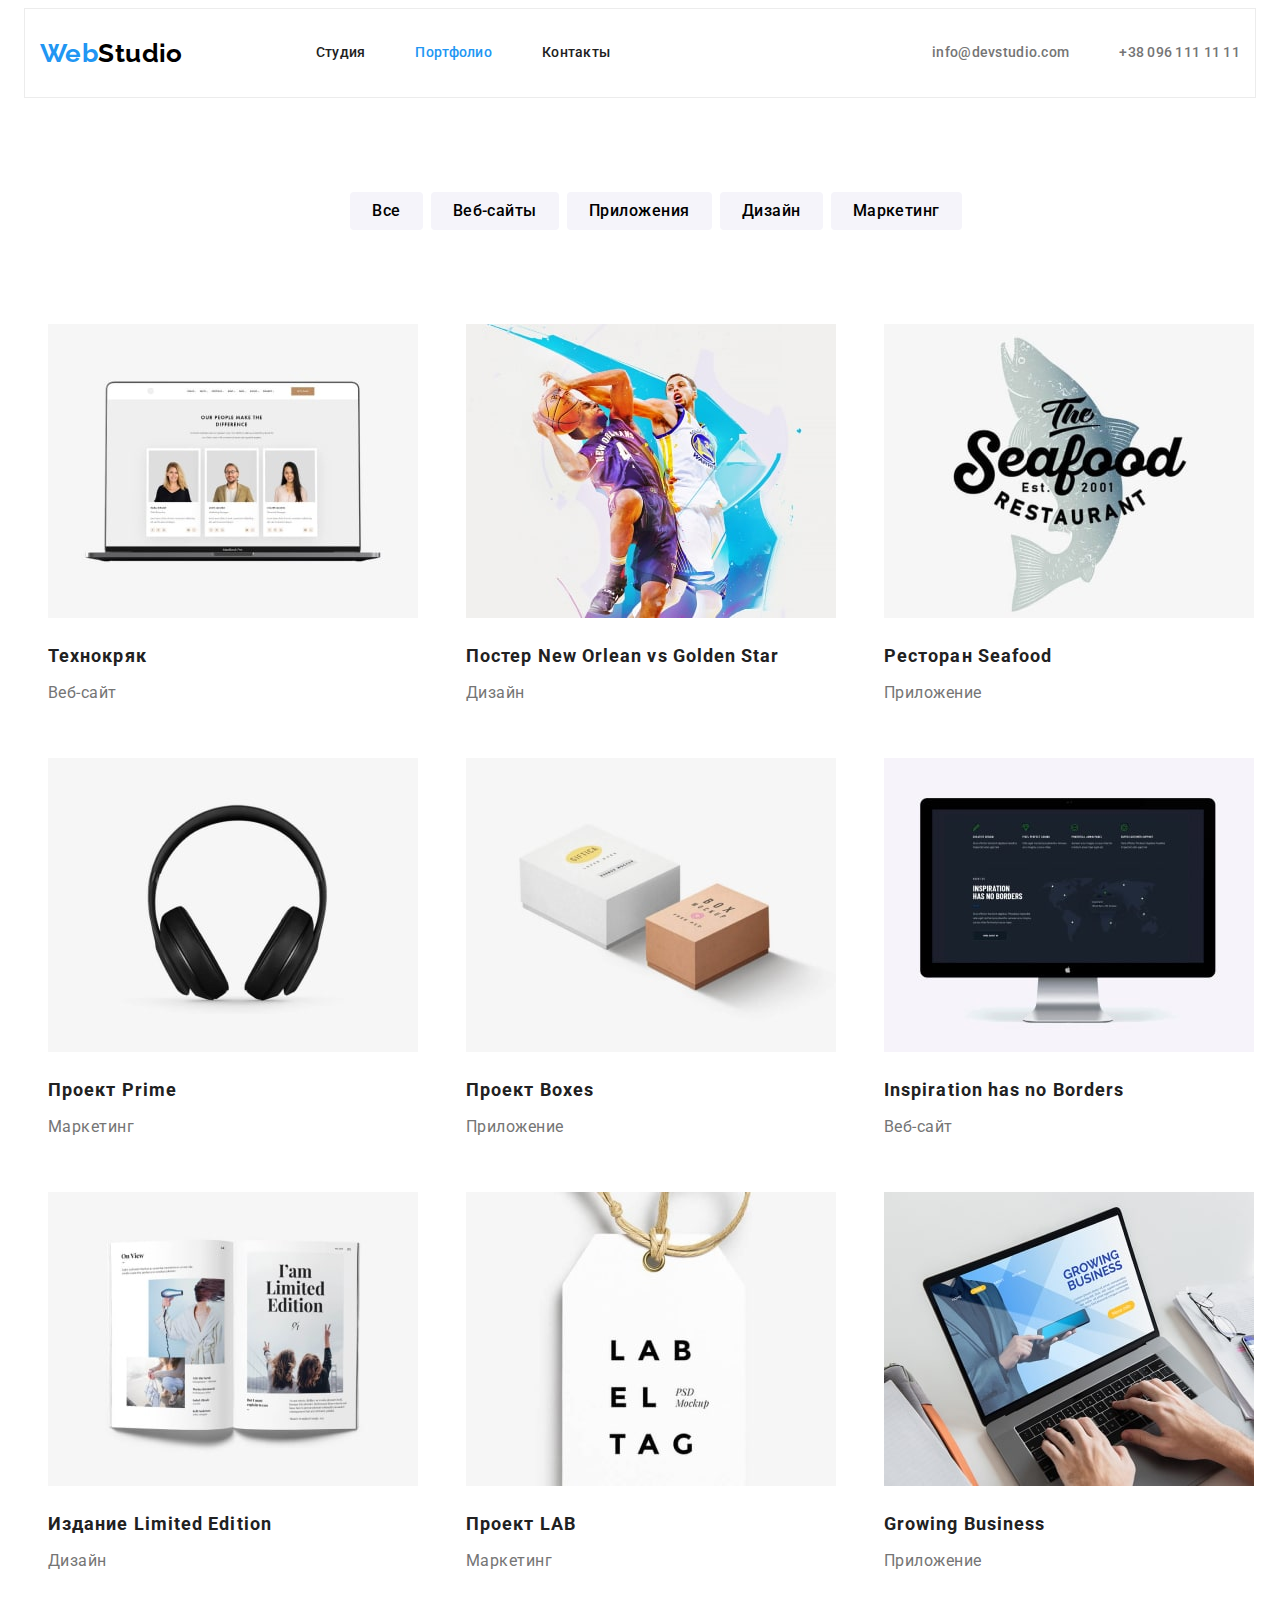
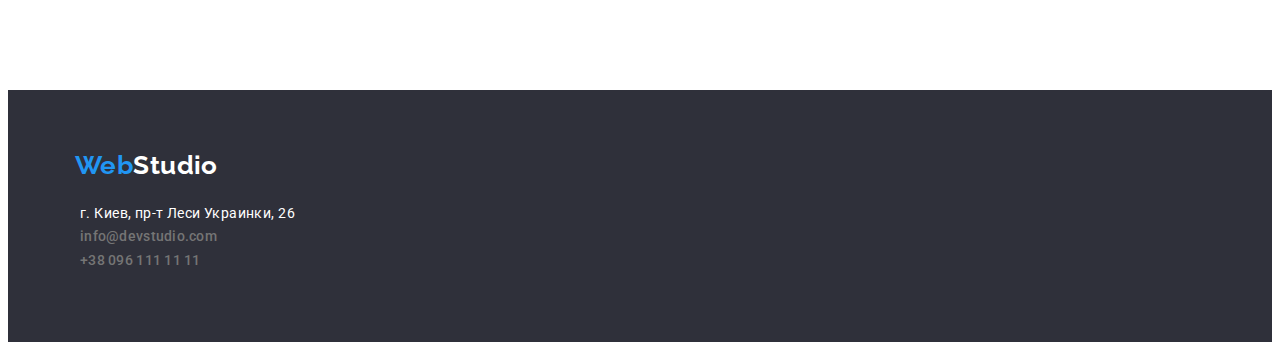
==== commit c1945fd5: "закончил 3 дз" ====
--- a/portfolio.html
+++ b/portfolio.html
@@ -48,11 +48,11 @@
     </header>
 <main>
     <!-- Портфолио -->
-    <section class="portfolio">
-      <div class="containe">
-            <h1 hidden>Проекты</h1>
+    <section class="">
+      <div class="containe portfolio">
+            <h1 class="visually-hidden">Проекты</h1>
             <!-- Фильтры -->
-            
+
             <ul class="list filters">
                 <li class="filters-item"><button class="filters-button" type="button">Все</button></li>
                 <li class="filters-item"><button class="filters-button" type="button">Веб-сайты</button></li>
@@ -68,57 +68,76 @@
         <ul class="list project">
             <li class="project-item">
                 <a class="link" href=""><img src="./images/project1.jpg" alt="Ноутбук" width="370" height="294"> 
-                <h2 class="project-title">Технокряк</h2>
-                <p class="project-text">Веб-сайт</p>
+                <div class="project-container">
+                    <h2 class="project-title">Технокряк</h2>
+                    <p class="project-text">Веб-сайт</p>
+                </div>
                 </a>
             </li>
             <li class="project-item">
                 <a class="link project-link" href=""><img class="project-img" src="./images/project2.jpg" alt="Два баскетболиста" width="370" height="294">
-                <h2 class="project-title">Постер New Orlean vs Golden Star</h2>
-                <p class="project-text">Дизайн</p>
+                <div class="project-container">
+                    <h2 class="project-title">Постер New Orlean vs Golden Star</h2>
+                    <p class="project-text">Дизайн</p>
+                </div>
                 </a>
             </li>
             <li class="project-item">
                 <a class="link" href=""><img src="./images/project3.jpg" alt="Силуэт рыбы" width="370" height="294">
-                <h2 class="project-title">Ресторан Seafood</h2>
-                <p class="project-text">Приложение</p>
+                <div class="project-container">
+                    <h2 class="project-title">Ресторан Seafood</h2>
+                    <p class="project-text">Приложение</p>
+                </div>
                 </a>
             </li>
             <li class="project-item">
                 <a class="link" href=""><img src="./images/project4.jpg" alt="Наушники" width="370" height="294">
-                <h2 class="project-title">Проект Prime</h2>
-                <p class="project-text">Маркетинг</p>
+                <div class="project-container">
+                    <h2 class="project-title">Проект Prime</h2>
+                    <p class="project-text">Маркетинг</p>
+                </div>
                 </a>
             </li>
             <li class="project-item">
                 <a class="link" href=""><img src="./images/project5.jpg" alt="Две коробки" width="370" height="294">
-                <h2 class="project-title">Проект Boxes</h2>
-                <p class="project-text">Приложение</p>
+                <div class="project-container">
+                    <h2 class="project-title">Проект Boxes</h2>
+                    <p class="project-text">Приложение</p>
+                </div>
                 </a>
             </li>
             <li class="project-item">
                 <a class="link" href=""><img src="./images/project6.jpg" alt="Ноутбук" width="370" height="294">
-                <h2 class="project-title">Inspiration has no Borders</h2>
-                <p class="project-text">Веб-сайт</p>
+                <div class="project-container">
+                    <h2 class="project-title">Inspiration has no Borders</h2>
+                    <p class="project-text">Веб-сайт</p>
+                </div>
                 </a>
             </li>
             <li class="project-item">
                 <a class="link" href=""><img src="./images/project7.jpg" alt="Розгорнутая книга" width="370" height="294">
-                <h2 class="project-title">Издание Limited Edition</h2>
-                <p class="project-text">Дизайн</p>
+                <div class="project-container">
+                    <h2 class="project-title">Издание Limited Edition</h2>
+                    <p class="project-text">Дизайн</p>
+                </div>
                 </a>
             </li>
             <li class="project-item">
                 <a class="link" href=""><img src="./images/project8.jpg" alt="Лейба" width="370" height="294">
-                <h2 class="project-title">Проект LAB</h2>
-                <p class="project-text">Маркетинг</p>
+                <div class="project-container">
+                    <h2 class="project-title">Проект LAB</h2>
+                    <p class="project-text">Маркетинг</p>
+                </div>
                 </a>
             </li>
             <li class="project-item">
                 <a class="link" href=""><img src="./images/project9.jpg" alt="Поиск сайта" width="370" height="294">
-                <h2 class="project-title">Growing Business</h2>
-                <p class="project-text">Приложение</p>
+                <div class="project-container">
+                    <h2 class="project-title">Growing Business</h2>
+                    <p class="project-text">Приложение</p>
+                </div>
                 </a>
+
             </li>
         
         </ul>
@@ -126,24 +145,28 @@
     </section>
 </main>
     <!-- Футер -->
-    <footer class="footer">
-        <a class="logo link" href="index.html" lang="en"> <span class="webstudio">Web</span><span class="web">Studio</span>
-        </a>
-        <address class="">
+<footer class="footer">
+    <div class="container footer-container">
+        <div class="footer-logo">
+            <a class="logo link" href="index.html" lang="en"><span class="webstudio">Web</span><span
+                    class="web">Studio</span> </a>
+        </div>
+        <address class="address-container">
             <ul class="list">
                 <li class="">
-                    <a class="link map" href="https://goo.gl/maps/CdvJLRiEL6Q8Smko8" target="_blank"
+                    <a class="map link" href="https://goo.gl/maps/CdvJLRiEL6Q8Smko8" target="_blank"
                         rel="noreferrer noopener">г. Киев, пр-т Леси Украинки, 26</a>
                 </li>
                 <li class="">
-                    <a class="info-title link" href="mailto:info@example.com"> info@example.com </a>
+                    <a class="info-title link" href="mailto:info@devstudio.com">info@devstudio.com</a>
                 </li>
                 <li class="">
-                    <a class="info-title link" href="tel:+380991111111"> +38 099 111 11 11</a>
+                    <a class="info-title link" href="tel:+380961111111">+38 096 111 11 11</a>
                 </li>
             </ul>
         </address>
-    </footer>
+    </div>
+</footer>
 </body>
 
 </html>--- a/css/styles.css
+++ b/css/styles.css
@@ -77,8 +77,6 @@
 .header-container {
   display: flex;
   align-items: center;
-  padding-left: 215px;
-  padding-right: 215px;
 
   border: 1px solid #ececec;
 }
@@ -104,10 +102,7 @@
   padding-top: 32px;
   padding-bottom: 32px;
 }
-/* .logo {
-  padding-right: 93px;
-  margin-left: 215px;
-} */
+
 .header-contact {
   display: flex;
   align-items: center;
@@ -333,6 +328,7 @@
 }
 
 /* ----------------------------Портфоли ------------------ */
+
 .filters-button {
   font-family: inherit;
   font-weight: 500;
@@ -358,7 +354,7 @@
   display: flex;
   justify-content: center;
   padding-top: 94px;
-  padding-bottom: 94px;
+
   margin-left: auto;
 }
 .filters-item {
@@ -391,17 +387,26 @@
   display: flex;
   flex-wrap: wrap;
   justify-content: center;
+
+  padding-top: 94px;
+  padding-bottom: 94px;
+  margin-right: -30px;
+  margin-bottom: -30px;
+}
+.project-container {
+  padding-top: 20px;
+  padding-bottom: 20px;
+}
+.project-text {
+  margin-top: 4px;
+}
+.project-item {
   flex-basis: calc(100% / 3 - 30px);
-}
-/* .project-item {
-  margin-top: 15px;
-  margin-right: 15px;
-  margin-bottom: 15px;
-  margin-left: 15px;
-} */
-.project-link {
-  /* align-items: center;
-  justify-content: center; */
+  margin-right: 30px;
+  margin-bottom: 30px;
+}
+.project-item:nth-last-child(3n + 3) {
+  margin-right: 30px;
 }
 .project-img {
   align-items: center;
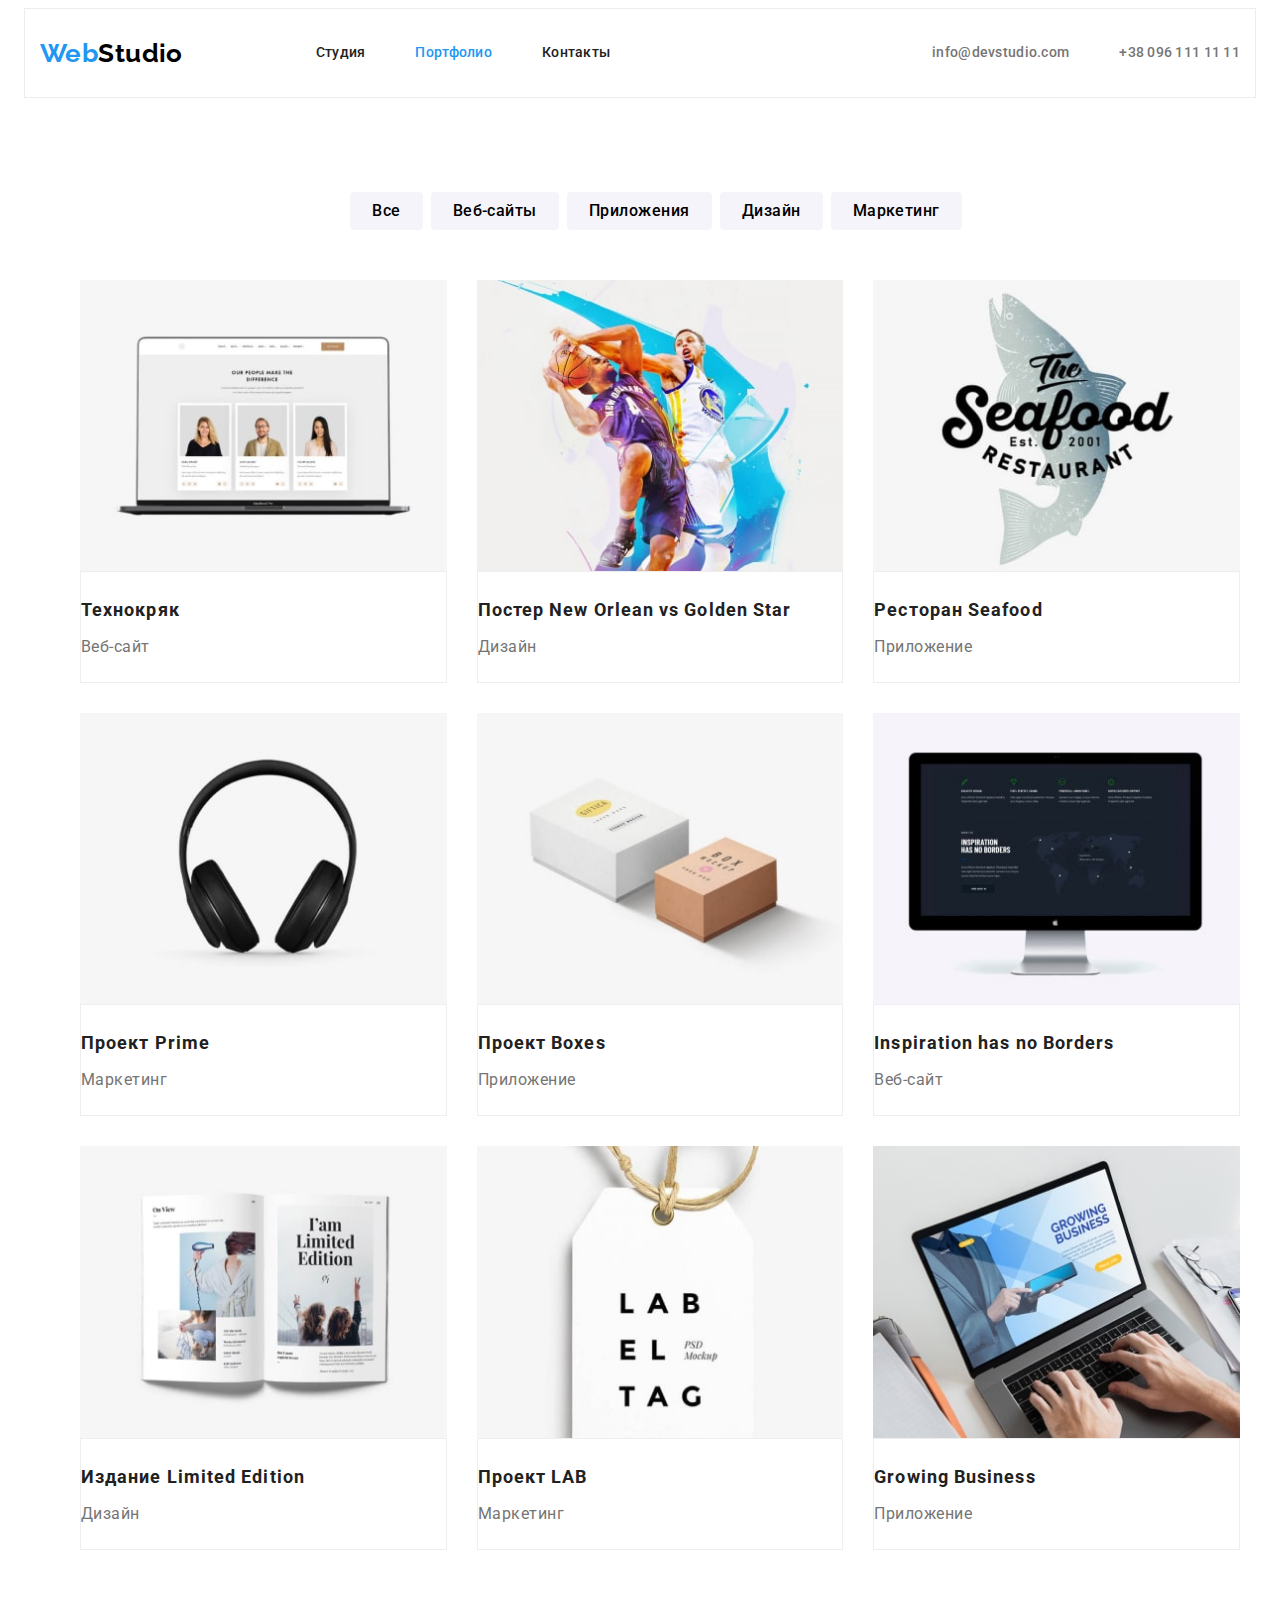
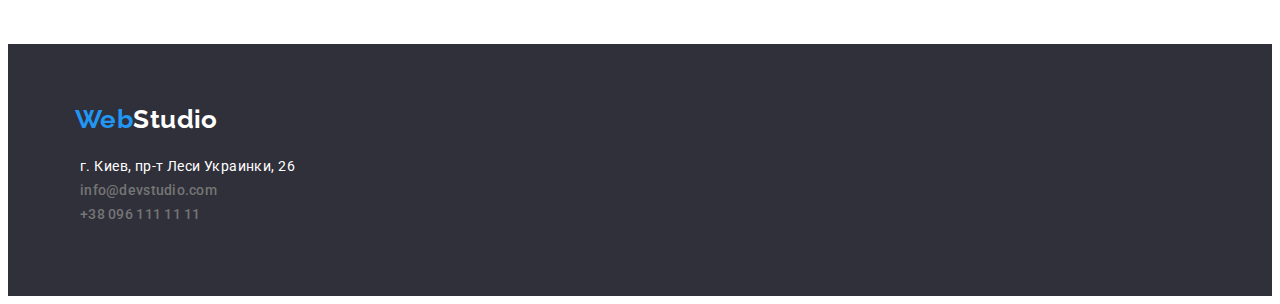
==== commit 12da1926: "исправил" ====
--- a/portfolio.html
+++ b/portfolio.html
@@ -48,9 +48,10 @@
     </header>
 <main>
     <!-- Портфолио -->
-    <section class="">
-      <div class="containe portfolio">
-            <h1 class="visually-hidden">Проекты</h1>
+ <section class="portfolio">
+   <h1 class="visually-hidden">Проекты</h1>
+   <div class="container">
+            
             <!-- Фильтры -->
 
             <ul class="list filters">
@@ -60,7 +61,7 @@
                 <li class="filters-item"><button class="filters-button" type="button">Дизайн</button></li>
                 <li class="filters-item"><button class="filters-button" type="button">Маркетинг</button></li>
             </ul>
-            </div>
+            
             
         
         <!-- Проекты -->
@@ -123,7 +124,7 @@
                 </a>
             </li>
             <li class="project-item">
-                <a class="link" href=""><img src="./images/project8.jpg" alt="Лейба" width="370" height="294">
+                <a class="link project-link" href=""><img src="./images/project8.jpg" alt="Лейба" width="370" height="294">
                 <div class="project-container">
                     <h2 class="project-title">Проект LAB</h2>
                     <p class="project-text">Маркетинг</p>
@@ -139,9 +140,11 @@
                 </a>
 
             </li>
-        
+       
         </ul>
+
     </div>
+
     </section>
 </main>
     <!-- Футер -->
--- a/css/styles.css
+++ b/css/styles.css
@@ -23,7 +23,8 @@
 }
 img {
   display: block;
-  max-width: 100%;
+  width: 100%;
+  height: auto;
 }
 
 body {
@@ -52,7 +53,7 @@
 }
 .container {
   width: 1200px;
-  margin: auto;
+  margin: 0 auto;
   padding-left: 15px;
   padding-right: 15px;
 }
@@ -165,6 +166,7 @@
   cursor: pointer;
 }
 .hero {
+  align-items: center;
   padding-top: 200px;
   padding-bottom: 280px;
 }
@@ -172,7 +174,6 @@
   display: block;
 }
 .hero-title {
-  align-items: center;
   margin: auto;
   width: 696px;
   margin-bottom: 30px;
@@ -207,13 +208,14 @@
 }
 .feature-items {
   display: flex;
+  padding-left: 0;
 }
 .feature-item:not(:last-child) {
   margin-right: 30px;
 }
 
-.feature-item {
-  height: 75px;
+.feature-items .feature-item {
+  max-width: 270px;
 }
 .feature-title {
   margin-bottom: 10px;
@@ -349,11 +351,14 @@
     0px 2px 2px rgba(0, 0, 0, 0.12);
   border-radius: 4px;
 }
+.portfolio {
+  padding-top: 94px;
+  padding-bottom: 94px;
+}
 
 .filters {
   display: flex;
   justify-content: center;
-  padding-top: 94px;
 
   margin-left: auto;
 }
@@ -388,14 +393,18 @@
   flex-wrap: wrap;
   justify-content: center;
 
-  padding-top: 94px;
-  padding-bottom: 94px;
+  padding-top: 50px;
   margin-right: -30px;
   margin-bottom: -30px;
 }
 .project-container {
   padding-top: 20px;
   padding-bottom: 20px;
+  /* margin-right: 45px; */
+
+  border: 1px solid #eeeeee;
+  box-sizing: border-box;
+  background: var(--primary-white-color);
 }
 .project-text {
   margin-top: 4px;
@@ -412,3 +421,7 @@
   align-items: center;
   justify-content: center;
 }
+.project-link {
+  display: block;
+  justify-content: center;
+}
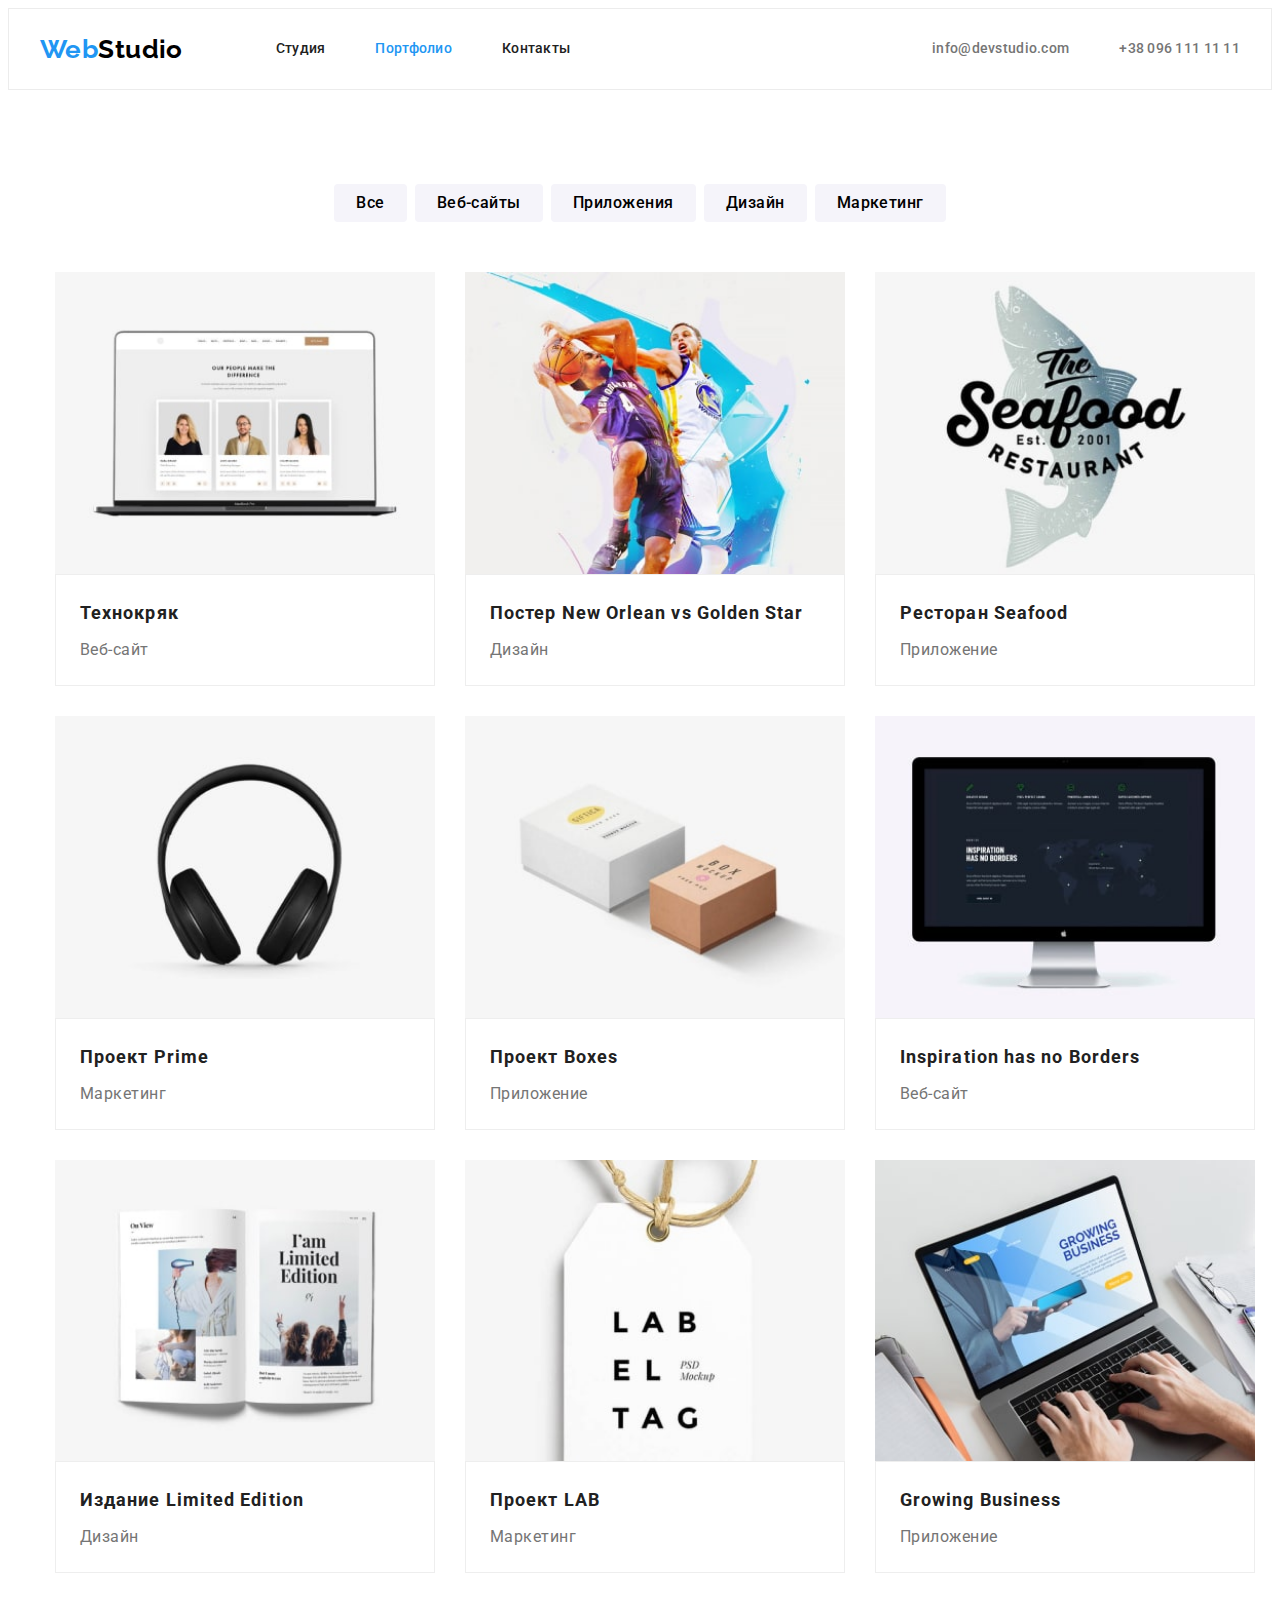
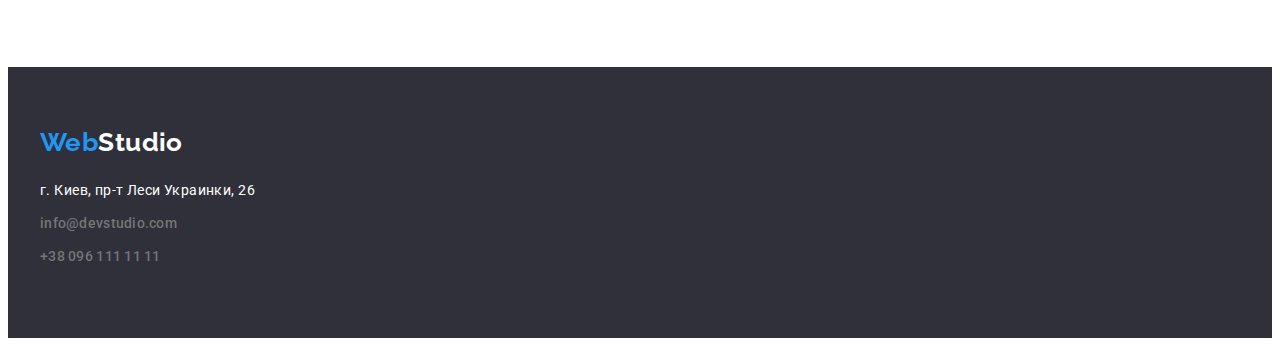
==== commit fe729a86: "внес исправления" ====
--- a/portfolio.html
+++ b/portfolio.html
@@ -17,44 +17,45 @@
 
 <body>
     <!-- Верхняя линия -->
-    <header class="link header-section">
+    <header class="header">
         <div class="container header-container">
             <nav class="header-nav">
-                <a class="logo link" href="index.html" lang="en"> <span class="webstudio"> Web</span>Studio </a>
-                <ul class="header-list list ">
+                <a class="logo" href="index.html" lang="en"> <span class="webstudio"> Web</span>Studio </a>
+    
+                <ul class="header-list">
                     <li class="header-item">
-                        <a class="nav link " href="index.html">Студия</a>
+                        <a class="header-link" href="index.html">Студия</a>
                     </li>
                     <li class="header-item">
-                        <a class="nav link current" href="portfolio.html">Портфолио</a>
+                        <a class="header-link current" href="portfolio.html">Портфолио</a>
                     </li>
                     <li class="header-item">
-                        <a class="nav link" href="">Контакты</a>
+                        <a class="header-link" href="">Контакты</a>
                     </li>
                 </ul>
             </nav>
     
-            <div class="header-contact">
-                <ul class="header-list list">
-                    <li class="header-item">
-                        <a class="info-title link" href="mailto:info@devstudio.com">info@devstudio.com</a>
-                    </li>
-                    <li class="header-item">
-                        <a class="info-title link" href="tel:+380961111111">+38 096 111 11 11</a>
-                    </li>
-                </ul>
-            </div>
+    
+            <ul class="header-list">
+                <li class="header-item">
+                    <a class="info-title" href="mailto:info@devstudio.com">info@devstudio.com</a>
+                </li>
+                <li class="header-item">
+                    <a class="info-title" href="tel:+380961111111">+38 096 111 11 11</a>
+                </li>
+            </ul>
+    
         </div>
     </header>
 <main>
     <!-- Портфолио -->
- <section class="portfolio">
+ <section class="section">
    <h1 class="visually-hidden">Проекты</h1>
    <div class="container">
             
             <!-- Фильтры -->
 
-            <ul class="list filters">
+            <ul class="filters">
                 <li class="filters-item"><button class="filters-button" type="button">Все</button></li>
                 <li class="filters-item"><button class="filters-button" type="button">Веб-сайты</button></li>
                 <li class="filters-item"><button class="filters-button" type="button">Приложения</button></li>
@@ -66,9 +67,9 @@
         
         <!-- Проекты -->
         
-        <ul class="list project">
+        <ul class="project">
             <li class="project-item">
-                <a class="link" href=""><img src="./images/project1.jpg" alt="Ноутбук" width="370" height="294"> 
+                <a class="" href=""><img src="./images/project1.jpg" alt="Ноутбук" width="370" height="294"> 
                 <div class="project-container">
                     <h2 class="project-title">Технокряк</h2>
                     <p class="project-text">Веб-сайт</p>
@@ -76,7 +77,7 @@
                 </a>
             </li>
             <li class="project-item">
-                <a class="link project-link" href=""><img class="project-img" src="./images/project2.jpg" alt="Два баскетболиста" width="370" height="294">
+                <a class="" href=""><img class="project-img" src="./images/project2.jpg" alt="Два баскетболиста" width="370" height="294">
                 <div class="project-container">
                     <h2 class="project-title">Постер New Orlean vs Golden Star</h2>
                     <p class="project-text">Дизайн</p>
@@ -84,7 +85,7 @@
                 </a>
             </li>
             <li class="project-item">
-                <a class="link" href=""><img src="./images/project3.jpg" alt="Силуэт рыбы" width="370" height="294">
+                <a class="" href=""><img src="./images/project3.jpg" alt="Силуэт рыбы" width="370" height="294">
                 <div class="project-container">
                     <h2 class="project-title">Ресторан Seafood</h2>
                     <p class="project-text">Приложение</p>
@@ -92,7 +93,7 @@
                 </a>
             </li>
             <li class="project-item">
-                <a class="link" href=""><img src="./images/project4.jpg" alt="Наушники" width="370" height="294">
+                <a class="" href=""><img src="./images/project4.jpg" alt="Наушники" width="370" height="294">
                 <div class="project-container">
                     <h2 class="project-title">Проект Prime</h2>
                     <p class="project-text">Маркетинг</p>
@@ -100,7 +101,7 @@
                 </a>
             </li>
             <li class="project-item">
-                <a class="link" href=""><img src="./images/project5.jpg" alt="Две коробки" width="370" height="294">
+                <a class="" href=""><img src="./images/project5.jpg" alt="Две коробки" width="370" height="294">
                 <div class="project-container">
                     <h2 class="project-title">Проект Boxes</h2>
                     <p class="project-text">Приложение</p>
@@ -108,7 +109,7 @@
                 </a>
             </li>
             <li class="project-item">
-                <a class="link" href=""><img src="./images/project6.jpg" alt="Ноутбук" width="370" height="294">
+                <a class="" href=""><img src="./images/project6.jpg" alt="Ноутбук" width="370" height="294">
                 <div class="project-container">
                     <h2 class="project-title">Inspiration has no Borders</h2>
                     <p class="project-text">Веб-сайт</p>
@@ -116,7 +117,7 @@
                 </a>
             </li>
             <li class="project-item">
-                <a class="link" href=""><img src="./images/project7.jpg" alt="Розгорнутая книга" width="370" height="294">
+                <a class="" href=""><img src="./images/project7.jpg" alt="Розгорнутая книга" width="370" height="294">
                 <div class="project-container">
                     <h2 class="project-title">Издание Limited Edition</h2>
                     <p class="project-text">Дизайн</p>
@@ -124,7 +125,7 @@
                 </a>
             </li>
             <li class="project-item">
-                <a class="link project-link" href=""><img src="./images/project8.jpg" alt="Лейба" width="370" height="294">
+                <a class="" href=""><img src="./images/project8.jpg" alt="Лейба" width="370" height="294">
                 <div class="project-container">
                     <h2 class="project-title">Проект LAB</h2>
                     <p class="project-text">Маркетинг</p>
@@ -132,7 +133,7 @@
                 </a>
             </li>
             <li class="project-item">
-                <a class="link" href=""><img src="./images/project9.jpg" alt="Поиск сайта" width="370" height="294">
+                <a class="" href=""><img src="./images/project9.jpg" alt="Поиск сайта" width="370" height="294">
                 <div class="project-container">
                     <h2 class="project-title">Growing Business</h2>
                     <p class="project-text">Приложение</p>
@@ -150,21 +151,20 @@
     <!-- Футер -->
 <footer class="footer">
     <div class="container footer-container">
-        <div class="footer-logo">
-            <a class="logo link" href="index.html" lang="en"><span class="webstudio">Web</span><span
-                    class="web">Studio</span> </a>
-        </div>
+        <a class="logo" href="index.html" lang="en"><span class="webstudio">Web</span><span class="web">Studio</span>
+        </a>
+
         <address class="address-container">
-            <ul class="list">
-                <li class="">
-                    <a class="map link" href="https://goo.gl/maps/CdvJLRiEL6Q8Smko8" target="_blank"
+            <ul class="">
+                <li class="address-item">
+                    <a class="map" href="https://goo.gl/maps/CdvJLRiEL6Q8Smko8" target="_blank"
                         rel="noreferrer noopener">г. Киев, пр-т Леси Украинки, 26</a>
                 </li>
-                <li class="">
-                    <a class="info-title link" href="mailto:info@devstudio.com">info@devstudio.com</a>
+                <li class="address-item">
+                    <a class="info-title" href="mailto:info@devstudio.com">info@devstudio.com</a>
                 </li>
-                <li class="">
-                    <a class="info-title link" href="tel:+380961111111">+38 096 111 11 11</a>
+                <li class="address-item">
+                    <a class="info-title" href="tel:+380961111111">+38 096 111 11 11</a>
                 </li>
             </ul>
         </address>
--- a/css/styles.css
+++ b/css/styles.css
@@ -19,7 +19,9 @@
   margin: 0;
 }
 ul {
+  list-style: none;
   margin: 0;
+  padding: 0;
 }
 img {
   display: block;
@@ -29,18 +31,16 @@
 
 body {
   font-family: Roboto, sans-serif;
+  letter-spacing: 0.03em;
+  font-size: 14px;
+  line-height: 1.71;
+
   background: var(--primary-white-color);
-  letter-spacing: 0.03em;
-  font-size: 14px;
-  line-height: 1.71;
-}
-
-.link {
+}
+a {
   text-decoration: none;
 }
-.list {
-  list-style: none;
-}
+
 .visually-hidden {
   position: absolute;
   width: 1px;
@@ -68,40 +68,38 @@
   color: #000000;
 }
 
-.nav {
+.header-link {
+  display: block;
   font-weight: 500;
   font-size: 14px;
   line-height: 1.14;
   letter-spacing: 0.02em;
   color: var(--link-text-color);
+
+  padding-top: 32px;
+  padding-bottom: 32px;
+}
+.header {
+  border: 1px solid #ececec;
 }
 .header-container {
   display: flex;
   align-items: center;
-
-  border: 1px solid #ececec;
 }
 .header-nav {
   display: flex;
   align-items: center;
 }
 .logo {
-  padding-right: 93px;
+  margin-right: 93px;
 }
 .header-list {
+  margin-left: auto;
   display: flex;
 }
 
 .header-item:not(:last-child) {
   margin-right: 50px;
-}
-.header-item {
-  margin-top: 32px;
-  margin-bottom: 32px;
-}
-.nav {
-  padding-top: 32px;
-  padding-bottom: 32px;
 }
 
 .header-contact {
@@ -168,11 +166,9 @@
 .hero {
   align-items: center;
   padding-top: 200px;
-  padding-bottom: 280px;
-}
-.hero-container {
-  display: block;
-}
+  padding-bottom: 200px;
+}
+
 .hero-title {
   margin: auto;
   width: 696px;
@@ -195,6 +191,7 @@
   line-height: 1.14;
   letter-spacing: 0.03em;
   text-transform: uppercase;
+
   color: var(--link-text-color);
 }
 .feature-text {
@@ -203,12 +200,12 @@
   letter-spacing: 0.03em;
   color: var(--primary-text-color);
 }
-.feature {
+.section {
   padding-top: 94px;
+  padding-bottom: 94px;
 }
 .feature-items {
   display: flex;
-  padding-left: 0;
 }
 .feature-item:not(:last-child) {
   margin-right: 30px;
@@ -228,13 +225,13 @@
   line-height: 1.17;
   text-align: center;
   letter-spacing: 0.03em;
-  color: var(--link-text-color);
-}
-.section-works {
+
+  color: var(--link-text-color);
+  margin-bottom: 50px;
+}
+.section {
   padding-top: 94px;
-}
-.works {
-  margin-bottom: 50px;
+  padding-bottom: 94px;
 }
 .works-items {
   display: flex;
@@ -252,6 +249,7 @@
   line-height: 1.17;
   text-align: center;
   letter-spacing: 0.03em;
+
   color: var(--link-text-color);
 }
 .team-title {
@@ -260,6 +258,7 @@
   line-height: 1.19;
   text-align: center;
   letter-spacing: 0.03em;
+
   color: var(--link-text-color);
 }
 .team-text {
@@ -267,11 +266,8 @@
   line-height: 1.19;
   text-align: center;
   letter-spacing: 0.03em;
+
   color: var(--primary-text-color);
-}
-.sectio-team {
-  padding-top: 94px;
-  padding-bottom: 94px;
 }
 .team {
   margin-bottom: 50px;
@@ -298,6 +294,9 @@
 }
 /* ---------------Футер ------------- */
 .footer {
+  padding-top: 60px;
+  padding-bottom: 60px;
+
   background-color: var(--hero-background);
 }
 .web {
@@ -308,25 +307,19 @@
   font-size: 14px;
   line-height: 1.71;
   letter-spacing: 0.03em;
+
   color: var(--primary-white-color);
 }
 .map:hover,
 .map:focus {
   color: var(--accent-color);
 }
-.footer {
-  padding-top: 60px;
-  padding-bottom: 60px;
-}
-.footer-container {
-  display: block;
-}
-.footer-logo {
-  margin-left: 35px;
+
+.address-item {
+  margin-bottom: 9px;
 }
 .address-container {
   margin-top: 20px;
-  padding-bottom: 9px;
 }
 
 /* ----------------------------Портфоли ------------------ */
@@ -340,9 +333,10 @@
   border: none;
   cursor: pointer;
 
+  border-radius: 4px;
   background: var(--filters-background);
-  border-radius: 4px;
-}
+}
+
 .filters-button:hover,
 .filters-button:focus {
   background: var(--accent-color);
@@ -351,7 +345,7 @@
     0px 2px 2px rgba(0, 0, 0, 0.12);
   border-radius: 4px;
 }
-.portfolio {
+.section {
   padding-top: 94px;
   padding-bottom: 94px;
 }
@@ -361,10 +355,15 @@
   justify-content: center;
 
   margin-left: auto;
+  padding: 0;
 }
 .filters-item {
   margin-right: 8px;
 }
+.filters-item:last-child {
+  margin-right: 0px;
+}
+
 .filters-button {
   align-items: center;
   padding-top: 6px;
@@ -379,6 +378,7 @@
   font-size: 18px;
   line-height: 2;
   letter-spacing: 0.06em;
+
   color: var(--link-text-color);
 }
 
@@ -386,17 +386,10 @@
   font-size: 16px;
   line-height: 1.87;
   letter-spacing: 0.03em;
+
   color: var(--primary-text-color);
 }
-.project {
-  display: flex;
-  flex-wrap: wrap;
-  justify-content: center;
-
-  padding-top: 50px;
-  margin-right: -30px;
-  margin-bottom: -30px;
-}
+
 .project-container {
   padding-top: 20px;
   padding-bottom: 20px;
@@ -409,19 +402,37 @@
 .project-text {
   margin-top: 4px;
 }
+.project {
+  display: flex;
+  flex-wrap: wrap;
+  justify-content: center;
+
+  margin-top: 50px;
+  margin-right: -30px;
+  margin-bottom: -30px;
+}
+.project-container {
+  padding-left: 24px;
+  padding-right: 24px;
+  padding-top: 20px;
+  padding-bottom: 20px;
+
+  border: 1px solid #eeeeee;
+  box-sizing: border-box;
+  background: var(--primary-white-color);
+}
+.project-text {
+  margin-top: 4px;
+}
 .project-item {
   flex-basis: calc(100% / 3 - 30px);
   margin-right: 30px;
   margin-bottom: 30px;
 }
-.project-item:nth-last-child(3n + 3) {
-  margin-right: 30px;
+.project-item:nth-child(3n + 3) {
+  margin-right: 0px;
 }
 .project-img {
   align-items: center;
   justify-content: center;
 }
-.project-link {
-  display: block;
-  justify-content: center;
-}
